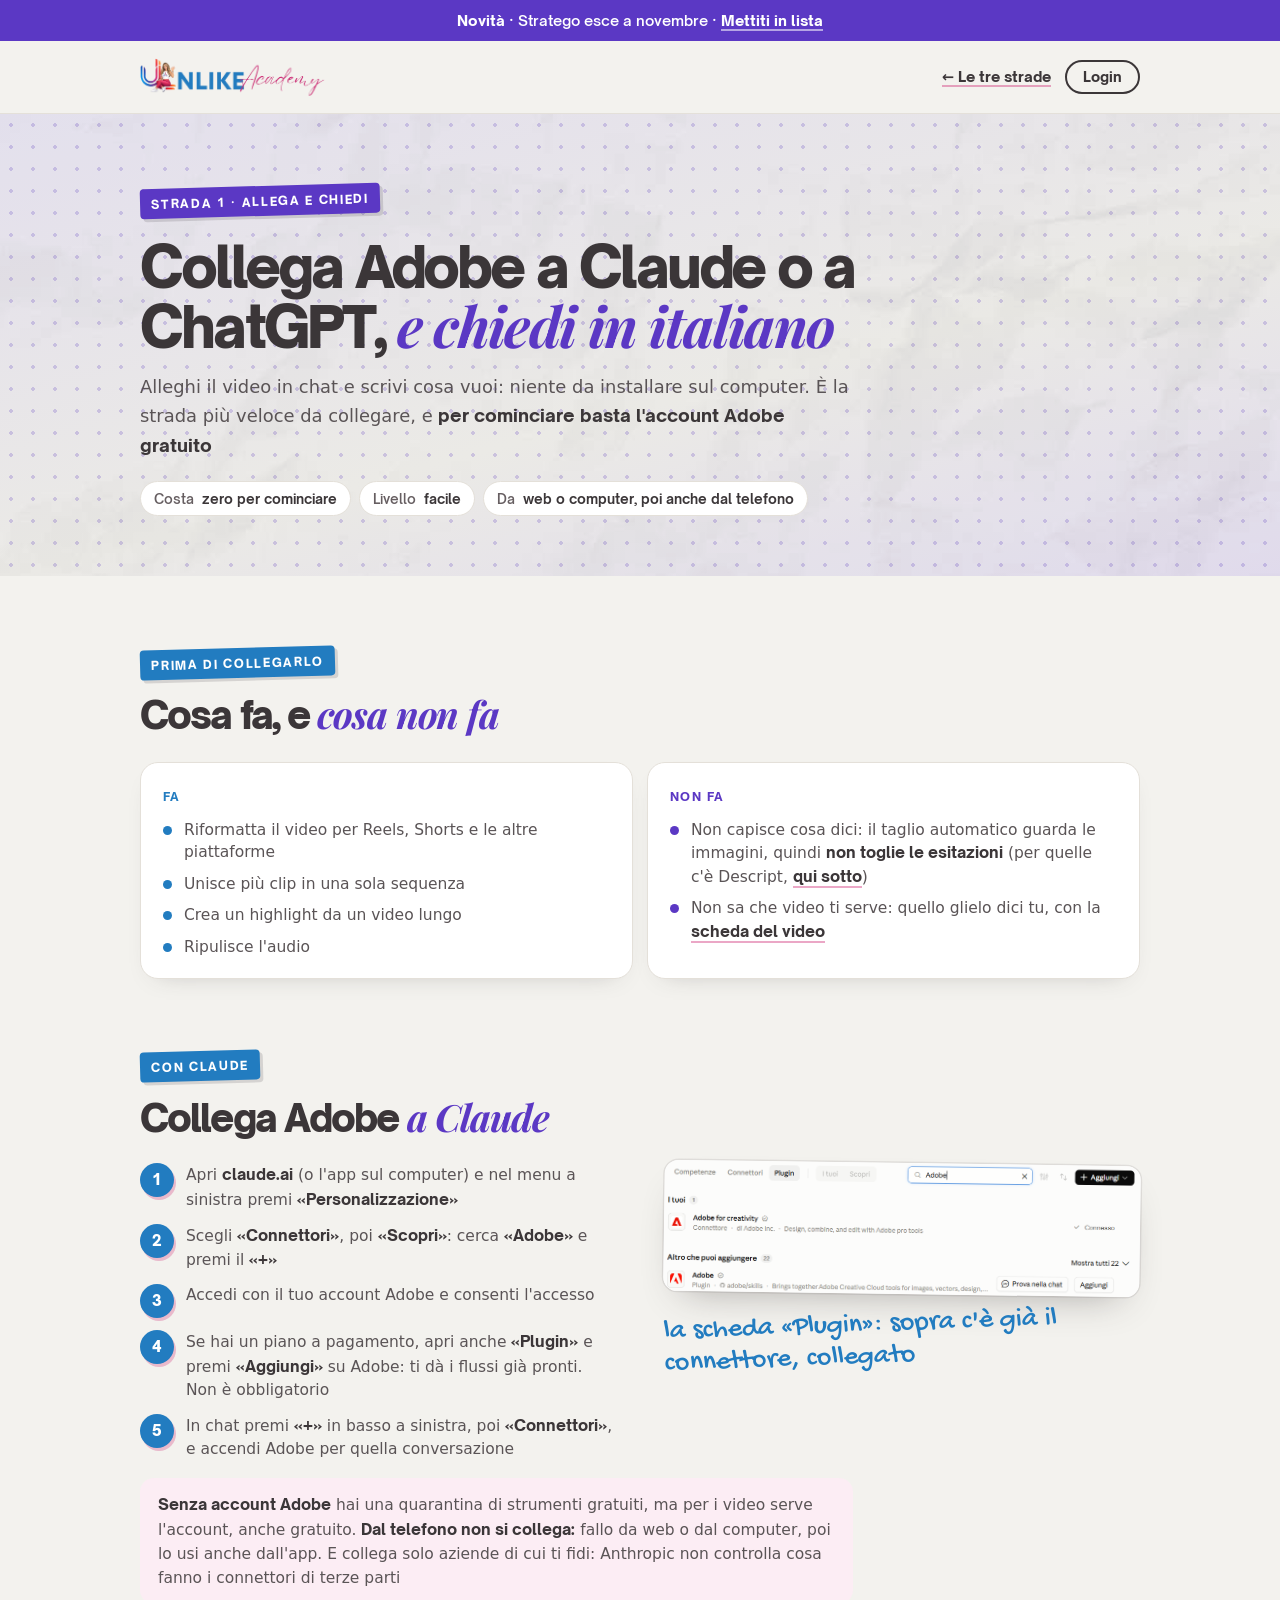
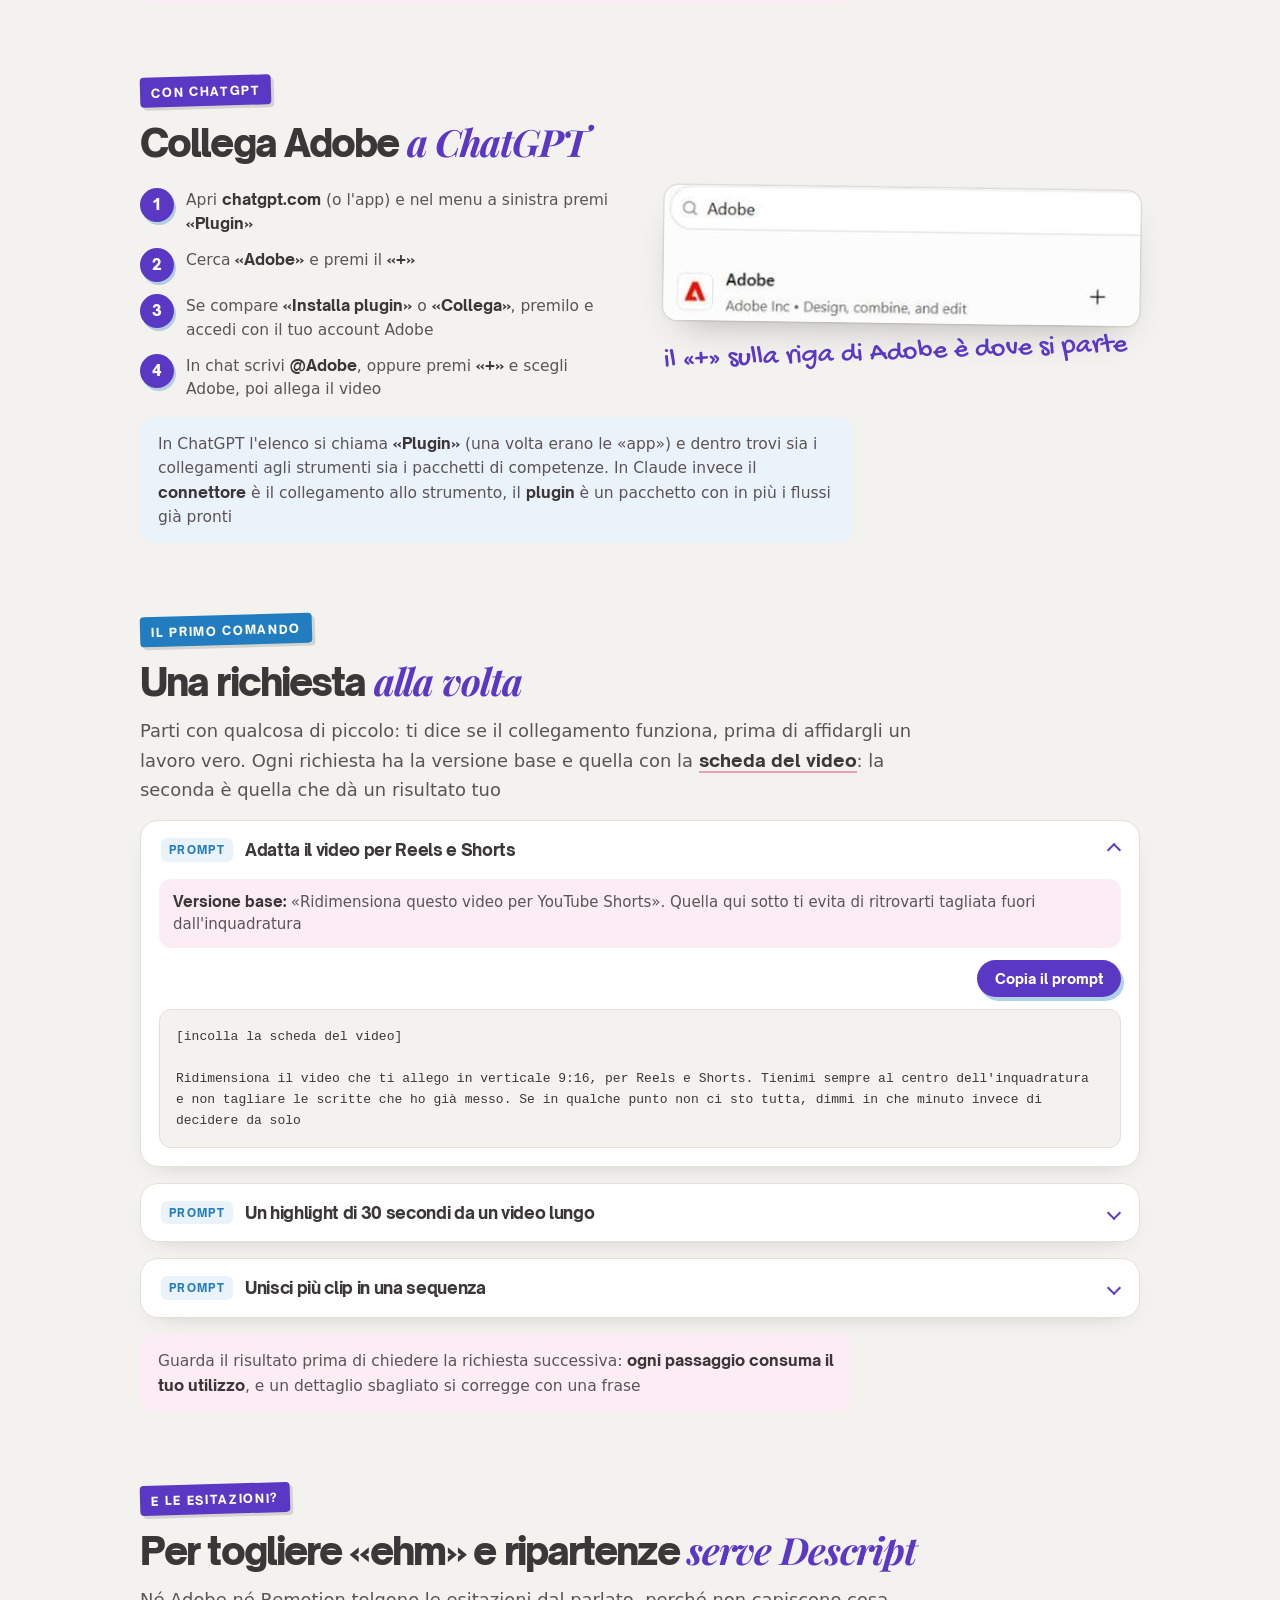
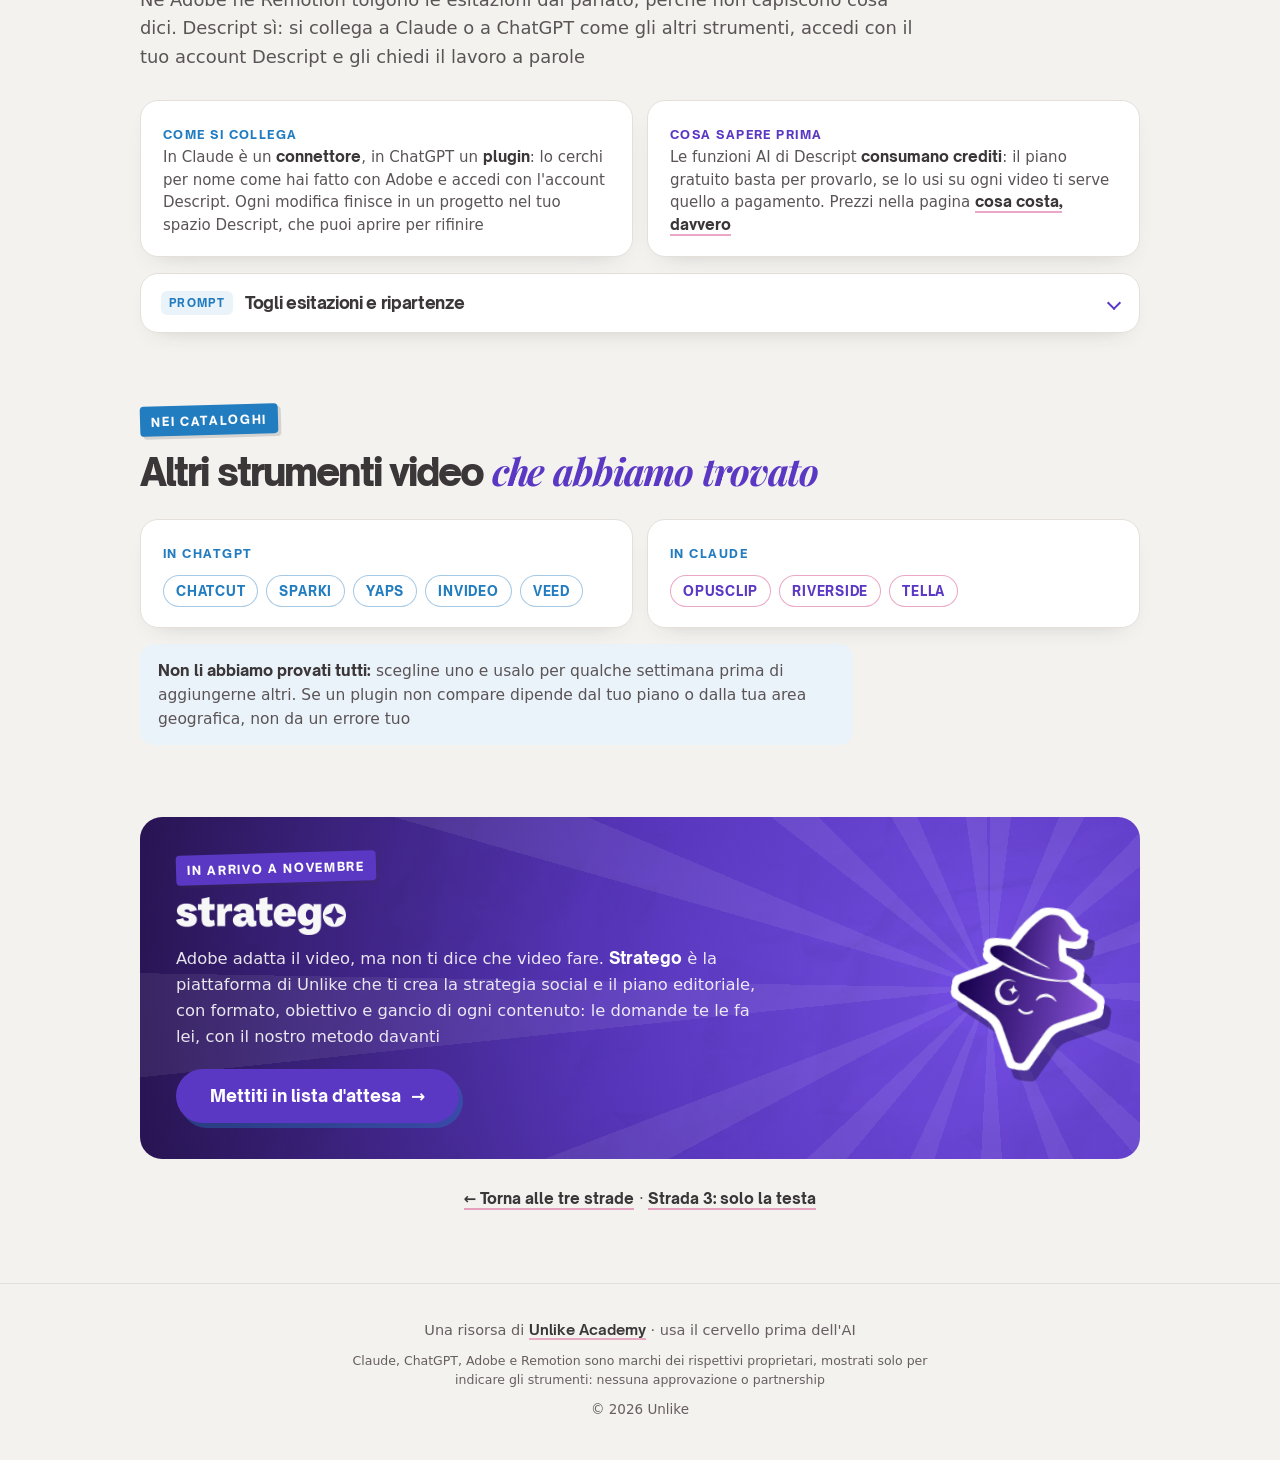
==== adobe.html @ 46934743 "Kit di riconoscimento: colore, sfondo, timbro, icone e loghi" ====
<!doctype html>
<html lang="it">
<head>
<meta charset="utf-8">
<meta name="viewport" content="width=device-width, initial-scale=1">
<title>Strada 1: collega Adobe a Claude o a ChatGPT · Unlike Academy</title>
<meta name="description" content="Come collegare Adobe a Claude o a ChatGPT, allegare un video e chiedere in italiano: i passaggi, le prime richieste da copiare, cosa non fa e come togliere le esitazioni con Descript">
<link rel="canonical" href="https://montaggio.unlikeacademy.it/adobe.html">
<meta property="og:title" content="Collega Adobe a Claude o a ChatGPT, e chiedi in italiano">
<meta property="og:image" content="https://montaggio.unlikeacademy.it/assets/img/og-montaggio.jpg">
<link rel="icon" href="assets/logo/favicon.png">
<link rel="apple-touch-icon" href="assets/logo/apple-touch-icon.png">
<link rel="preload" href="assets/fonts/open-sauce-sans-900.woff2" as="font" type="font/woff2" crossorigin>
<link rel="stylesheet" href="assets/stile.css?v=2">
</head>
<body>

<a class="strip" href="#stratego"><b>Novità</b> · Stratego esce a novembre · <u>Mettiti in lista</u></a>
<header class="wrap stretta hd">
  <a href="index.html"><img src="assets/logo/logo.webp" alt="Unlike Academy" width="768" height="158"></a>
  <div class="dx"><a class="acc" href="index.html#strade"><b>&larr; Le tre strade</b></a><a class="login" href="https://club.unlikeacademy.it/sign_in" target="_blank" rel="noopener">Login</a></div>
</header>

<main>
<section class="hero int">
  <div class="wrap stretta">
    <span class="kicker">Strada 1 · allega e chiedi</span>
    <h1>Collega Adobe a Claude o a ChatGPT, <em>e chiedi in italiano</em></h1>
    <p class="lead">Alleghi il video in chat e scrivi cosa vuoi: niente da installare sul computer. È la strada più veloce da collegare, e <b>per cominciare basta l'account Adobe gratuito</b></p>
    <div class="meta"><span><i>Costa</i> zero per cominciare</span><span><i>Livello</i> facile</span><span><i>Da</i> web o computer, poi anche dal telefono</span></div>
  </div>
</section>

<section class="int-sec">
  <div class="wrap stretta">
    <span class="eyebrow">Prima di collegarlo</span>
    <h2>Cosa fa, e <em>cosa non fa</em></h2>
    <div class="parts">
      <div class="part">
        <span class="no">Fa</span>
        <ul class="check">
          <li>Riformatta il video per Reels, Shorts e le altre piattaforme</li>
          <li>Unisce più clip in una sola sequenza</li>
          <li>Crea un highlight da un video lungo</li>
          <li>Ripulisce l'audio</li>
        </ul>
      </div>
      <div class="part non">
        <span class="no">Non fa</span>
        <ul class="check">
          <li>Non capisce cosa dici: il taglio automatico guarda le immagini, quindi <b>non toglie le esitazioni</b> (per quelle c'è Descript, <a href="#esitazioni">qui sotto</a>)</li>
          <li>Non sa che video ti serve: quello glielo dici tu, con la <a href="index.html#scheda">scheda del video</a></li>
        </ul>
      </div>
    </div>
  </div>
</section>

<section class="int-sec">
  <div class="wrap stretta">
    <span class="eyebrow">Con Claude</span>
    <h2>Collega Adobe <em>a Claude</em></h2>
    <div class="duecol">
      <ol class="passi">
        <li><span>Apri <b>claude.ai</b> (o l'app sul computer) e nel menu a sinistra premi <b>«Personalizzazione»</b></span></li>
        <li><span>Scegli <b>«Connettori»</b>, poi <b>«Scopri»</b>: cerca <b>«Adobe»</b> e premi il <b>«+»</b></span></li>
        <li><span>Accedi con il tuo account Adobe e consenti l'accesso</span></li>
        <li><span>Se hai un piano a pagamento, apri anche <b>«Plugin»</b> e premi <b>«Aggiungi»</b> su Adobe: ti dà i flussi già pronti. Non è obbligatorio</span></li>
        <li><span>In chat premi <b>«+»</b> in basso a sinistra, poi <b>«Connettori»</b>, e accendi Adobe per quella conversazione</span></li>
      </ol>
      <div>
        <a class="schermata" href="assets/img/claude-plugin-adobe.png" target="_blank" rel="noopener"><img src="assets/img/claude-plugin-adobe.png" alt="La scheda Plugin di Claude con Adobe for creativity collegato e il plugin Adobe da aggiungere" width="980" height="269" loading="lazy"></a>
        <span class="mano blu didascalia">la scheda «Plugin»: sopra c'è già il connettore, collegato</span>
      </div>
    </div>
    <div class="note"><b>Senza account Adobe</b> hai una quarantina di strumenti gratuiti, ma per i video serve l'account, anche gratuito. <b>Dal telefono non si collega:</b> fallo da web o dal computer, poi lo usi anche dall'app. E collega solo aziende di cui ti fidi: Anthropic non controlla cosa fanno i connettori di terze parti</div>
  </div>
</section>

<section class="int-sec">
  <div class="wrap stretta">
    <span class="eyebrow rosa">Con ChatGPT</span>
    <h2>Collega Adobe <em>a ChatGPT</em></h2>
    <div class="duecol">
      <ol class="passi rosa">
        <li><span>Apri <b>chatgpt.com</b> (o l'app) e nel menu a sinistra premi <b>«Plugin»</b></span></li>
        <li><span>Cerca <b>«Adobe»</b> e premi il <b>«+»</b></span></li>
        <li><span>Se compare <b>«Installa plugin»</b> o <b>«Collega»</b>, premilo e accedi con il tuo account Adobe</span></li>
        <li><span>In chat scrivi <b>@Adobe</b>, oppure premi <b>«+»</b> e scegli Adobe, poi allega il video</span></li>
      </ol>
      <div>
        <a class="schermata" href="assets/img/chatgpt-plugin-adobe.png" target="_blank" rel="noopener"><img src="assets/img/chatgpt-plugin-adobe.png" alt="La ricerca di Adobe nei plugin di ChatGPT, con il pulsante più" width="688" height="195" loading="lazy"></a>
        <span class="mano didascalia">il «+» sulla riga di Adobe è dove si parte</span>
      </div>
    </div>
    <div class="note azz">In ChatGPT l'elenco si chiama <b>«Plugin»</b> (una volta erano le «app») e dentro trovi sia i collegamenti agli strumenti sia i pacchetti di competenze. In Claude invece il <b>connettore</b> è il collegamento allo strumento, il <b>plugin</b> è un pacchetto con in più i flussi già pronti</div>
  </div>
</section>

<section class="int-sec">
  <div class="wrap stretta">
    <span class="eyebrow">Il primo comando</span>
    <h2>Una richiesta <em>alla volta</em></h2>
    <p class="lead">Parti con qualcosa di piccolo: ti dice se il collegamento funziona, prima di affidargli un lavoro vero. Ogni richiesta ha la versione base e quella con la <a href="index.html#scheda" style="color:var(--ink);font-weight:800;text-decoration:none;border-bottom:2px solid rgba(205,36,113,.4)">scheda del video</a>: la seconda è quella che dà un risultato tuo</p>

    <details class="prompt" open>
      <summary>Adatta il video per Reels e Shorts<span class="chev"></span></summary>
      <p class="uso"><b>Versione base:</b> «Ridimensiona questo video per YouTube Shorts». Quella qui sotto ti evita di ritrovarti tagliata fuori dall'inquadratura</p>
      <div class="pact"><button class="copy" data-target="a1" type="button">Copia il prompt</button></div>
<pre id="a1">[incolla la scheda del video]

Ridimensiona il video che ti allego in verticale 9:16, per Reels e Shorts. Tienimi sempre al centro dell'inquadratura e non tagliare le scritte che ho già messo. Se in qualche punto non ci sto tutta, dimmi in che minuto invece di decidere da solo</pre>
    </details>

    <details class="prompt">
      <summary>Un highlight di 30 secondi da un video lungo<span class="chev"></span></summary>
      <p class="uso"><b>Versione base:</b> «Crea un highlight reel di 30 secondi da questo video». Senza la scheda sceglie i momenti più movimentati, non quelli che servono a te</p>
      <div class="pact"><button class="copy" data-target="a2" type="button">Copia il prompt</button></div>
<pre id="a2">[incolla la scheda del video]

Dal video che ti allego crea un highlight di 30 secondi. Scegli solo i momenti che servono al punto 2 della scheda e apri con il più forte. Prima di montare, elencami quali momenti hai scelto, con i minuti, e perché</pre>
    </details>

    <details class="prompt">
      <summary>Unisci più clip in una sequenza<span class="chev"></span></summary>
      <p class="uso"><b>Versione base:</b> «Unisci queste clip in un'unica sequenza». Dagli tu l'ordine: è una scelta di racconto, non di montaggio</p>
      <div class="pact"><button class="copy" data-target="a3" type="button">Copia il prompt</button></div>
<pre id="a3">Unisci le clip che ti allego in un'unica sequenza, in quest'ordine:
1. [nome della clip]
2. [nome della clip]
3. [nome della clip]

Niente transizioni a effetto tra una clip e l'altra, e lascia l'audio di ogni clip com'è</pre>
    </details>

    <div class="note">Guarda il risultato prima di chiedere la richiesta successiva: <b>ogni passaggio consuma il tuo utilizzo</b>, e un dettaglio sbagliato si corregge con una frase</div>
  </div>
</section>

<section class="int-sec" id="esitazioni">
  <div class="wrap stretta">
    <span class="eyebrow rosa">E le esitazioni?</span>
    <h2>Per togliere «ehm» e ripartenze <em>serve Descript</em></h2>
    <p class="lead">Né Adobe né Remotion tolgono le esitazioni dal parlato, perché non capiscono cosa dici. Descript sì: si collega a Claude o a ChatGPT come gli altri strumenti, accedi con il tuo account Descript e gli chiedi il lavoro a parole</p>
    <div class="parts">
      <div class="part">
        <span class="no">Come si collega</span>
        <p>In Claude è un <b>connettore</b>, in ChatGPT un <b>plugin</b>: lo cerchi per nome come hai fatto con Adobe e accedi con l'account Descript. Ogni modifica finisce in un progetto nel tuo spazio Descript, che puoi aprire per rifinire</p>
      </div>
      <div class="part non">
        <span class="no">Cosa sapere prima</span>
        <p>Le funzioni AI di Descript <b>consumano crediti</b>: il piano gratuito basta per provarlo, se lo usi su ogni video ti serve quello a pagamento. Prezzi nella pagina <a href="costi.html">cosa costa, davvero</a></p>
      </div>
    </div>
    <details class="prompt">
      <summary>Togli esitazioni e ripartenze<span class="chev"></span></summary>
      <div class="pact"><button class="copy" data-target="a4" type="button">Copia il prompt</button></div>
<pre id="a4">Nel video che ti indico togli le parole di riempimento (ehm, cioè, allora ripetuti) e le ripartenze, quando ricomincio la stessa frase. Lascia tutto il resto com'è

Regola: taglia solo frasi intere o parole di riempimento, mai una frase a metà. Alla fine dimmi quanti tagli hai fatto e quanto dura il video adesso</pre>
    </details>
  </div>
</section>

<section class="int-sec">
  <div class="wrap stretta">
    <span class="eyebrow">Nei cataloghi</span>
    <h2>Altri strumenti video <em>che abbiamo trovato</em></h2>
    <div class="parts">
      <div class="part"><span class="no">In ChatGPT</span><div class="chips"><span>ChatCut</span><span>Sparki</span><span>Yaps</span><span>InVideo</span><span>Veed</span></div></div>
      <div class="part"><span class="no">In Claude</span><div class="chips rosa"><span>OpusClip</span><span>Riverside</span><span>Tella</span></div></div>
    </div>
    <div class="note azz"><b>Non li abbiamo provati tutti:</b> scegline uno e usalo per qualche settimana prima di aggiungerne altri. Se un plugin non compare dipende dal tuo piano o dalla tua area geografica, non da un errore tuo</div>
  </div>
</section>

<section id="stratego" class="int-sec"><div class="wrap stretta">
  <div class="stbanner">
    <div>
      <span class="eyebrow">In arrivo a novembre</span>
      <img class="wm" src="assets/stratego/stratego-wordmark-bianco.png" alt="Stratego" width="800" height="179">
      <p>Adobe adatta il video, ma non ti dice che video fare. <b>Stratego</b> è la piattaforma di Unlike che ti crea la strategia social e il piano editoriale, con formato, obiettivo e gancio di ogni contenuto: le domande te le fa lei, con il nostro metodo davanti</p>
      <a class="btn" href="https://stratego.social/?utm_source=montaggio&amp;utm_medium=banner-adobe&amp;utm_campaign=montaggio" target="_blank" rel="noopener">Mettiti in lista d'attesa <span>&rarr;</span></a>
    </div>
    <img class="mago" src="assets/stratego/mascotte.png" alt="" width="390" height="420" loading="lazy">
  </div>
  <p class="backlib"><a href="index.html#strade">&larr; Torna alle tre strade</a> · <a href="solo-la-testa.html">Strada 3: solo la testa</a></p>
</div></section>
</main>

<footer><div class="wrap">
  <p>Una risorsa di <a href="https://entra.unlikeacademy.it/?utm_source=montaggio&amp;utm_medium=footer&amp;utm_campaign=montaggio">Unlike Academy</a> · usa il cervello prima dell'AI</p>
  <p class="marchi">Claude, ChatGPT, Adobe e Remotion sono marchi dei rispettivi proprietari, mostrati solo per indicare gli strumenti: nessuna approvazione o partnership</p><p>© 2026 Unlike</p>
</div></footer>

<script src="assets/pagina.js?v=1"></script>
</body>
</html>
---- assets/stile.css ----
/* montaggio.unlikeacademy.it · sistema visivo Unlike (ottobre 2026), stessa base di aigratis */
@font-face{font-family:'Open Sauce Sans';src:url(fonts/open-sauce-sans-400.woff2) format('woff2');font-weight:400;font-display:swap}
@font-face{font-family:'Open Sauce Sans';src:url(fonts/open-sauce-sans-600.woff2) format('woff2');font-weight:600;font-display:swap}
@font-face{font-family:'Open Sauce Sans';src:url(fonts/open-sauce-sans-700.woff2) format('woff2');font-weight:700;font-display:swap}
@font-face{font-family:'Open Sauce Sans';src:url(fonts/open-sauce-sans-800.woff2) format('woff2');font-weight:800;font-display:swap}
@font-face{font-family:'Open Sauce Sans';src:url(fonts/open-sauce-sans-900.woff2) format('woff2');font-weight:900;font-display:swap}
@font-face{font-family:'Playfair Display';src:url(fonts/playfair-display-italic-base.woff2) format('woff2');font-weight:400 900;font-style:italic;font-display:swap}
@font-face{font-family:'Gochi Hand';src:url(fonts/gochi-hand-400.woff2) format('woff2');font-weight:400;font-display:swap}

:root{
  --fucsia:#CD2471;--blu:#227CC0;--viola:#5B38C4;--viola-scuro:#2A1557;
  --ink:#3B3638;--body:#5A5456;--gray:#665E61;--line:#E4E0D9;--carta:#F3F2EE;--rosa-bg:#FCEDF4;--azzurro:#EBF3FA;
  --serif:'Playfair Display',Georgia,serif;--mano:'Gochi Hand',cursive;
  --mono:ui-monospace,SFMono-Regular,Menlo,Consolas,monospace;
  --ombra:0 18px 38px -20px rgba(59,54,56,.42);
  --ombra-card:0 10px 24px -18px rgba(59,54,56,.35)
}
*{margin:0;padding:0;box-sizing:border-box}
html{-webkit-text-size-adjust:100%;scroll-behavior:smooth}
body{font-family:'Open Sauce Sans',system-ui,sans-serif;color:var(--body);background:var(--carta);line-height:1.6;-webkit-font-smoothing:antialiased;overflow-x:hidden}
img{max-width:100%;height:auto;display:block}
a{color:inherit}
b,strong{color:var(--ink);font-weight:800}
.wrap{width:min(1120px,92vw);margin-inline:auto}
.wrap.stretta{width:min(1000px,92vw)}
h1,h2,h3{color:var(--ink);letter-spacing:-.045em;line-height:1.04}
h1,h2{isolation:isolate}
h1 em,h2 em{font-family:var(--serif);font-style:italic;font-weight:700;letter-spacing:-.03em;color:var(--fucsia)}
mark{position:relative;background:none;color:#fff;padding:0 .1em;white-space:nowrap}
mark::before{content:'';position:absolute;inset:.06em 0 -.02em;background:var(--fucsia);border-radius:.05em;z-index:-1}
mark.blu::before{background:var(--blu)}
.k{color:var(--fucsia);font-weight:800}
.s{color:var(--ink);font-weight:800;background:linear-gradient(transparent 82%,rgba(34,124,192,.45) 82%,rgba(34,124,192,.45) 94%,transparent 94%)}
.nw{white-space:nowrap}
code{font-family:var(--mono);font-size:.9em;background:#fff;border:1.5px solid var(--line);border-radius:6px;padding:1px 6px;color:var(--ink);word-break:break-word}

/* etichette e bottoni */
.eyebrow,.kicker{display:inline-block;font-weight:800;font-size:12px;line-height:1.25;letter-spacing:.14em;text-transform:uppercase;color:#fff;background:var(--blu);padding:8px 11px 7px;border-radius:4px;rotate:-1.6deg;box-shadow:3px 3px 0 rgba(59,54,56,.16)}
.eyebrow.rosa,.kicker{background:var(--fucsia)}
.btn{display:inline-flex;align-items:center;justify-content:center;gap:10px;font-family:inherit;font-weight:800;font-size:17px;line-height:1.1;text-decoration:none;border:0;border-radius:100px;padding:18px 34px;cursor:pointer;transition:transform .2s,box-shadow .2s;text-align:center;background:var(--fucsia);color:#fff;box-shadow:4px 5px 0 rgba(34,124,192,.38)}
.btn:hover{transform:translate(-1px,-2px);box-shadow:5px 7px 0 rgba(34,124,192,.38)}
.btn:focus-visible,a:focus-visible,summary:focus-visible,button:focus-visible,input:focus-visible{outline:3px solid var(--blu);outline-offset:3px}
.btn-linea{background:transparent;color:var(--ink);box-shadow:inset 0 0 0 2px var(--ink)}
.btn-linea:hover{box-shadow:inset 0 0 0 2px var(--ink)}
.btn .ar{font-size:20px;line-height:1;transition:transform .2s}
.btn:hover .ar{transform:translateX(3px)}
.btns{display:flex;flex-wrap:wrap;gap:12px;margin-top:28px}

/* striscia Stratego e testata */
.strip{display:block;background:var(--viola);color:#fff;text-decoration:none;font-size:14.5px;font-weight:600;text-align:center;padding:9px 16px}
.strip b{color:#fff;font-weight:800}
.strip u{text-decoration:none;border-bottom:2px solid rgba(255,255,255,.55);font-weight:800;white-space:nowrap}
.strip:hover u{border-bottom-color:#fff}
.hd{display:flex;align-items:center;justify-content:space-between;gap:16px;height:72px}
.hd img{height:38px;width:auto}
.hd .acc{font-size:14.5px;color:var(--gray);text-decoration:none;white-space:nowrap}
.hd .acc b{color:var(--ink);font-weight:800;border-bottom:2px solid rgba(205,36,113,.4);margin-left:2px}
.hd .acc:hover b{border-bottom-color:var(--fucsia)}

/* apertura */
.hero{background:url(texture/grana-leggera.jpg) center/cover,linear-gradient(rgba(34,124,192,.11) 1px,transparent 1px) 0 0/44px 44px,linear-gradient(90deg,rgba(34,124,192,.11) 1px,transparent 1px) 0 0/44px 44px,linear-gradient(165deg,#EBF3FA 0%,#F4F8FC 55%,#FCEDF4 100%);background-blend-mode:multiply,normal,normal,normal;border-top:1px solid var(--line)}
.hero .wrap.due{display:grid;grid-template-columns:1.02fr .98fr;gap:clamp(32px,5vw,64px);align-items:center;padding-block:clamp(40px,6vw,76px)}
.hero h1{font-weight:900;font-size:clamp(2.2rem,5.1vw,3.8rem);line-height:1.04;letter-spacing:-.05em;margin-top:22px}
.hero .sub{font-size:clamp(1.02rem,1.5vw,1.14rem);margin-top:18px;max-width:31em}
.hero.int{padding:clamp(40px,6vw,72px) 0 clamp(40px,5vw,60px)}
.hero.int h1{font-size:clamp(2.1rem,5vw,3.5rem);max-width:16em}
.lead{font-size:clamp(1.02rem,1.5vw,1.12rem);margin-top:16px;max-width:40em}
.lead+.lead{margin-top:12px}
.meta{display:flex;flex-wrap:wrap;gap:8px;margin-top:20px}
.meta span{font-size:13.5px;font-weight:700;color:var(--ink);background:#fff;border:1.5px solid var(--line);border-radius:100px;padding:6px 13px}
.meta span i{font-style:normal;color:var(--gray);font-weight:600;margin-right:4px}

.visual{position:relative;padding:96px 16px 34px 0}
.frame{border-radius:14px;overflow:hidden;background:#fff;box-shadow:var(--ombra),0 0 0 1.5px rgba(59,54,56,.1);rotate:1.2deg}
.bar{display:flex;gap:6px;align-items:center;padding:10px 14px;background:#E9E7E1;border-bottom:1px solid rgba(59,54,56,.08)}
.bar i{width:9px;height:9px;border-radius:50%;background:rgba(59,54,56,.22);display:block}
.bar span{margin-left:8px;font-size:11.5px;font-weight:700;color:var(--gray);letter-spacing:.02em}
.chat{padding:18px 18px 56px;display:grid;gap:10px}
.chat .lbl{justify-self:start;font-size:11px;font-weight:800;letter-spacing:.12em;text-transform:uppercase;color:var(--gray)}
.chat .lbl.si{color:var(--blu);margin-top:6px}
.msg{max-width:88%;font-size:14.5px;line-height:1.45;padding:10px 14px;border-radius:14px}
.msg.tu{justify-self:end;background:#F0EEE9;color:var(--ink);border-bottom-right-radius:4px}
.msg.ai{justify-self:start;background:#fff;border:1.5px solid var(--line);color:var(--body);border-bottom-left-radius:4px}
.msg.no{color:#9A9395;text-decoration:line-through;text-decoration-color:var(--fucsia);text-decoration-thickness:2px}
.msg.ok{border-color:rgba(34,124,192,.35)}
.polaroid{position:absolute;right:-6px;top:-6px;width:112px;background:#fff;padding:7px 7px 28px;border-radius:5px;rotate:6deg;box-shadow:var(--ombra);z-index:2}
.polaroid img{aspect-ratio:1/1;object-fit:cover;object-position:50% 12%;border-radius:3px}
.polaroid span{position:absolute;left:0;right:0;bottom:4px;text-align:center;font-family:var(--mano);font-size:1.1rem;color:var(--ink);line-height:1}
.polaroid::before{content:'';position:absolute;top:-17px;left:50%;width:34px;height:34px;margin-left:-17px;background:url(deco/puntina.png) center/contain no-repeat}
.sticker{position:absolute;left:-12px;bottom:0;z-index:2;background:var(--fucsia);color:#fff;border-radius:12px;padding:12px 18px 11px;rotate:-4deg;box-shadow:4px 5px 0 rgba(34,124,192,.38);line-height:1.15}
.sticker b{display:block;color:#fff;font-weight:900;font-size:1.4rem;letter-spacing:-.04em}
.sticker small{display:block;font-weight:600;font-size:.8rem;opacity:.95;margin-top:2px}

/* sezioni */
.sec{padding:clamp(52px,7vw,88px) 0}
.sec.zero-top{padding-top:0}
.sh{font-weight:900;font-size:clamp(1.75rem,3.8vw,2.7rem);letter-spacing:-.05em;line-height:1.04;margin-top:16px}
.sh:first-child{margin-top:0}
.sec h2.sm{font-size:clamp(1.55rem,3.2vw,2.2rem)}
.split{display:grid;grid-template-columns:.85fr 1.15fr;gap:clamp(28px,5vw,64px);align-items:start}
.split .sticky{position:sticky;top:24px}
.mano{font-family:var(--mano);font-weight:400;color:var(--fucsia);font-size:clamp(1.35rem,2.6vw,1.75rem);line-height:1.15;letter-spacing:0;rotate:-2deg;display:inline-block}
.mano.blu{color:var(--blu)}

/* la cosa scomoda */
.punto{background:#fff;border:1.5px solid var(--line);border-radius:18px;padding:clamp(22px,3vw,30px);box-shadow:var(--ombra-card)}
.punto p{font-size:1.05rem}
.punto p+p{margin-top:12px}
.punto .firma{display:flex;gap:14px;align-items:center;margin-top:20px;padding-top:18px;border-top:1.5px dashed var(--line)}
.punto .firma img{width:54px;height:54px;border-radius:50%;object-fit:cover;object-position:50% 12%;flex:none}
.punto .firma span{font-size:14.5px;line-height:1.4}
.punto .firma span b{display:block}
.sotto{margin-top:22px;text-align:center}

/* le tre strade */
.fascia{background:url(texture/grana-leggera.jpg) center/cover,linear-gradient(172deg,#FCEDF4 0%,#F5EEF6 50%,#EBF3FA 100%);background-blend-mode:multiply,normal;border-block:1px solid var(--line)}
.strade{list-style:none;display:grid;grid-template-columns:repeat(3,1fr);gap:16px;margin-top:32px}
.strada{background:#fff;border:1.5px solid var(--line);border-radius:18px;padding:22px 22px 20px;box-shadow:var(--ombra-card);display:flex;flex-direction:column}
.strada .top{display:flex;align-items:center;gap:12px}
.strada .n{flex:none;width:42px;height:42px;border-radius:50%;background:var(--blu);color:#fff;font-weight:900;font-size:1.2rem;display:flex;align-items:center;justify-content:center;box-shadow:3px 4px 0 rgba(205,36,113,.28)}
.strada:nth-child(2) .n{background:var(--fucsia);box-shadow:3px 4px 0 rgba(34,124,192,.3)}
.strada:nth-child(3) .n{background:var(--ink)}
.strada .chi{font-size:12px;font-weight:800;letter-spacing:.12em;text-transform:uppercase;color:var(--gray);line-height:1.3}
.strada .tag{align-self:flex-start;margin-top:14px;font-size:12px;font-weight:800;letter-spacing:.06em;color:#fff;background:var(--fucsia);border-radius:100px;padding:5px 11px 4px;line-height:1.3}
.strada .tag.blu{background:var(--blu)}
.strada .tag.scuro{background:var(--ink)}
.strada h3{font-weight:900;font-size:1.32rem;letter-spacing:-.04em;margin-top:12px;line-height:1.12}
.strada>p{font-size:15.5px;margin-top:8px;line-height:1.5}
.strada dl{margin-top:14px;padding-top:12px;border-top:1.5px dashed var(--line);display:grid;gap:8px}
.strada dt{font-size:11.5px;font-weight:800;letter-spacing:.12em;text-transform:uppercase;color:var(--blu)}
.strada dt.no{color:var(--fucsia)}
.strada dd{font-size:14.5px;line-height:1.45;margin-top:-4px}
.strada a.go{margin-top:auto;padding-top:16px;font-size:15px;font-weight:800;color:var(--fucsia);text-decoration:none}
.strada a.go:hover{text-decoration:underline;text-underline-offset:3px}
.regola{margin-top:22px;background:#fff;border:2px dashed rgba(59,54,56,.22);border-radius:18px;padding:clamp(20px,3vw,28px);display:grid;grid-template-columns:auto 1fr;gap:clamp(18px,3vw,36px);align-items:start}
.regola h3{font-weight:900;font-size:1.25rem;letter-spacing:-.04em;max-width:9em}
.regola ul{list-style:none;display:grid;gap:10px}
.regola li{font-size:15.5px;line-height:1.45;padding-left:22px;position:relative}
.regola li::before{content:'';position:absolute;left:0;top:7px;width:10px;height:10px;border-radius:3px;background:var(--fucsia);rotate:45deg}
.regola li b{color:var(--ink)}
.regola .piede{grid-column:1/-1;font-size:15px;padding-top:12px;border-top:1.5px dashed var(--line)}
.regola .piede a{color:var(--ink);font-weight:800;text-decoration:none;border-bottom:2px solid rgba(205,36,113,.4)}

/* la scheda del video */
.scheda{display:grid;grid-template-columns:1fr 1fr;gap:clamp(24px,4vw,48px);align-items:start;margin-top:32px}
.righe{list-style:none;display:grid;gap:12px}
.righe li{background:#fff;border:1.5px solid var(--line);border-radius:16px;padding:16px 18px;box-shadow:var(--ombra-card);display:grid;grid-template-columns:40px 1fr;gap:14px;align-items:start}
.righe .n{width:40px;height:40px;border-radius:12px;background:var(--azzurro);color:var(--blu);font-weight:900;font-size:1.1rem;display:flex;align-items:center;justify-content:center}
.righe h3{font-weight:800;font-size:1.08rem;letter-spacing:-.03em;line-height:1.2}
.righe p{font-size:14.5px;line-height:1.45;margin-top:4px}
.prima-dopo{background:#fff;border:1.5px solid var(--line);border-radius:18px;padding:20px 22px;box-shadow:var(--ombra-card)}
.prima-dopo .lbl{font-size:11px;font-weight:800;letter-spacing:.12em;text-transform:uppercase;color:var(--gray)}
.prima-dopo .lbl.si{color:var(--blu);display:block;margin-top:16px}
.prima-dopo .bad{color:#9A9395;text-decoration:line-through;text-decoration-color:var(--fucsia);text-decoration-thickness:2px;margin-top:6px;font-size:16.5px}
.prima-dopo .good{font-weight:600;font-size:16px;color:var(--ink);margin-top:6px;line-height:1.5}
.prima-dopo .good u{text-decoration:none;background:var(--azzurro);border-radius:4px;padding:0 1px}

/* prompt da copiare */
details.prompt{background:#fff;border:1.5px solid var(--line);border-radius:18px;margin-top:16px;overflow:hidden;box-shadow:var(--ombra-card)}
details.prompt>summary{list-style:none;cursor:pointer;display:flex;align-items:center;gap:12px;padding:17px 20px;font-weight:800;font-size:1.04rem;letter-spacing:-.02em;color:var(--ink);line-height:1.3}
details.prompt>summary::before{content:'Prompt';flex:none;font-size:11px;font-weight:800;letter-spacing:.12em;text-transform:uppercase;color:var(--blu);background:var(--azzurro);border-radius:6px;padding:5px 8px 4px}
details.prompt.schema>summary::before{content:'Scheda';color:var(--fucsia);background:var(--rosa-bg)}
details.prompt>summary::-webkit-details-marker{display:none}
details.prompt .chev{margin-left:auto;flex:none;width:10px;height:10px;border-right:2px solid var(--fucsia);border-bottom:2px solid var(--fucsia);transform:rotate(45deg);transition:transform .2s}
details.prompt[open] .chev{transform:rotate(225deg)}
details.prompt .uso{margin:0 18px;font-size:15px;background:var(--rosa-bg);border-radius:12px;padding:12px 14px;line-height:1.5}
.pact{display:flex;justify-content:flex-end;padding:12px 18px 0}
.copy{font-family:inherit;font-weight:800;font-size:14px;color:#fff;background:var(--fucsia);border:0;border-radius:100px;padding:10px 18px;cursor:pointer;box-shadow:3px 4px 0 rgba(34,124,192,.35)}
.copy.done{background:var(--blu);box-shadow:none}
pre{margin:12px 18px 18px;padding:16px;background:var(--carta);border:1.5px solid var(--line);border-radius:12px;font-family:var(--mono);font-size:13px;line-height:1.62;white-space:pre-wrap;word-break:break-word;color:var(--ink);max-height:440px;overflow-y:auto}

/* trappole (sezione scura) */
.scura{background:url(texture/grana-leggera.jpg) center/cover,#544B4D;background-blend-mode:multiply,normal;color:rgba(255,255,255,.82)}
.scura .sh{color:#fff}
.scura .sh em{color:#F7A8CB}
.scura .lead{color:rgba(255,255,255,.78)}
.trappole{list-style:none;display:grid;grid-template-columns:repeat(2,1fr);gap:16px;margin-top:32px}
.trappole li{background:rgba(255,255,255,.07);border:1.5px solid rgba(255,255,255,.16);border-radius:18px;padding:22px}
.trappole li b{display:block;font-family:var(--serif);font-style:italic;font-weight:700;font-size:2.2rem;line-height:1;color:#F7A8CB}
.trappole li h3{color:#fff;font-weight:800;font-size:1.18rem;margin-top:12px;letter-spacing:-.03em}
.trappole li p{font-size:15px;margin-top:6px;line-height:1.5}
.radice{margin-top:30px;background:var(--fucsia);color:#fff;border-radius:18px;padding:clamp(20px,3vw,28px);box-shadow:5px 6px 0 rgba(34,124,192,.45)}
.radice h3{color:#fff;font-weight:900;font-size:1.3rem;letter-spacing:-.04em}
.radice p{margin-top:8px;font-size:1.02rem;color:#fff;max-width:46em}
.radice p b{color:#fff}

/* fiducia (sezione blu) */
.blu-sec{background:url(texture/grana-leggera.jpg) center/cover,#227CC0;background-blend-mode:multiply,normal;color:rgba(255,255,255,.9)}
.blu-sec .sh,.blu-sec h3{color:#fff}
.blu-sec .sh em{color:#fff}
.blu-sec .lead{color:rgba(255,255,255,.9);max-width:44em}
.blu-sec .lead b{color:#fff}
.eyebrow.chiaro{background:#fff;color:var(--blu)}
.fiducia{display:grid;grid-template-columns:1.1fr .9fr;gap:clamp(24px,4vw,48px);margin-top:32px;align-items:start}
.fiducia>*{min-width:0}
.fiducia h3{font-weight:900;font-size:1.25rem;letter-spacing:-.04em}
.segnali{list-style:none;display:grid;gap:10px;margin-top:14px}
.segnali li{background:#fff;border-radius:14px;padding:14px 16px;display:grid;grid-template-columns:118px 1fr;gap:12px;align-items:start;font-size:15px;line-height:1.45;box-shadow:4px 5px 0 rgba(20,40,80,.25)}
.segnali li b{color:var(--fucsia);font-weight:900;letter-spacing:-.02em}
.segnali li span{color:var(--ink)}
.blu-sec .dati{margin-top:14px}
.blu-sec .dato{border:0;box-shadow:4px 5px 0 rgba(20,40,80,.25)}
.blu-sec .dato p{color:var(--ink)}
.blu-sec .dato small{color:var(--gray)}
.blu-sec .dato:nth-child(2) b{color:var(--fucsia)}
.radice.chiara{background:#fff;color:var(--ink);box-shadow:5px 6px 0 rgba(205,36,113,.55)}
.radice.chiara h3{color:var(--ink)}
.radice.chiara p{color:var(--body)}
.radice.chiara p b{color:var(--ink)}
.radice.chiara a{color:var(--fucsia);font-weight:800;text-decoration:none;border-bottom:2px solid rgba(205,36,113,.4)}

/* iceberg e dati */
.iceberg{list-style:none;display:grid;gap:8px;justify-items:center;margin-top:28px}
.iceberg li{width:100%;border-radius:14px;padding:14px 18px;display:grid;grid-template-columns:110px 1fr;gap:12px;align-items:center;box-shadow:var(--ombra-card)}
.iceberg li b{font-size:12px;font-weight:800;letter-spacing:.12em;text-transform:uppercase}
.iceberg li span{font-size:15px;line-height:1.45}
.iceberg .punta{width:70%;background:#fff;border:1.5px solid var(--line)}
.iceberg .punta b{color:var(--ink)}
.iceberg .acqua{width:100%;box-shadow:none;padding:4px 0;display:flex;align-items:center;gap:12px;border-radius:0}
.iceberg .acqua::before,.iceberg .acqua::after{content:'';flex:1;border-top:2px dashed rgba(34,124,192,.55)}
.iceberg .acqua span{font-family:var(--mano);font-size:1.15rem;color:var(--blu);white-space:nowrap}
.iceberg .sotto1{width:78%;background:#DCEBF7}
.iceberg .sotto2{width:89%;background:#C6DEF2}
.iceberg .sotto3{width:100%;background:var(--blu);color:#fff}
.iceberg .sotto1 b,.iceberg .sotto2 b{color:var(--blu)}
.iceberg .sotto1 span,.iceberg .sotto2 span{color:var(--ink)}
.iceberg .sotto3 b,.iceberg .sotto3 span{color:#fff}
.dati{display:grid;gap:12px;margin-top:28px}
.dato{background:#fff;border:1.5px solid var(--line);border-radius:16px;padding:16px 18px;box-shadow:var(--ombra-card);display:grid;grid-template-columns:auto 1fr;gap:16px;align-items:center}
.dato b{font-weight:900;font-size:clamp(1.9rem,3.6vw,2.5rem);letter-spacing:-.05em;color:var(--fucsia);line-height:1;white-space:nowrap}
.dato:nth-child(2) b{color:var(--blu)}
.dato p{font-size:15px;line-height:1.45}
.dato small{display:block;font-size:12.5px;color:var(--gray);margin-top:4px;line-height:1.4}
.messaggio{margin-top:16px;font-size:1.05rem;color:var(--ink);font-weight:700;line-height:1.45}
.prove{display:grid;grid-template-columns:repeat(3,1fr);gap:18px;margin-top:30px;align-items:start}
.prove figure{background:#fff;padding:8px 8px 10px;border-radius:6px;box-shadow:var(--ombra)}
.prove figure:nth-child(1){rotate:-2deg}
.prove figure:nth-child(2){rotate:1.5deg;margin-top:12px}
.prove figure:nth-child(3){rotate:-1deg}
.prove img{border-radius:3px;aspect-ratio:4/5;object-fit:cover}
.prove figcaption{font-size:13px;color:var(--gray);text-align:center;margin-top:8px;line-height:1.35}

/* Stratego */
.stratego{position:relative;overflow:hidden;color:rgba(255,255,255,.88);background:url(texture/grana-leggera.jpg) center/cover,radial-gradient(circle at 72% 46%,#7A52F0 0%,#5B38C4 42%,#2A1557 100%);background-blend-mode:multiply,normal}
.stratego::before{content:'';position:absolute;inset:0;background:repeating-conic-gradient(from 0deg at 72% 46%,rgba(255,255,255,.07) 0 7deg,transparent 7deg 22deg);pointer-events:none}
.stratego .wrap{position:relative;display:grid;grid-template-columns:1fr 1fr;gap:clamp(28px,5vw,64px);align-items:center}
.stratego .wm{width:220px;margin-top:18px}
.stratego .sh{color:#fff}
.stratego .sh em{color:#fff}
.stratego .lead{color:rgba(255,255,255,.86)}
.stratego .lead b{color:#fff}
.stratego ul{list-style:none;margin-top:18px;display:grid;gap:9px}
.stratego li{display:flex;gap:10px;font-size:15.5px;line-height:1.45}
.stratego li::before{content:'';flex:none;width:9px;height:9px;border-radius:50%;background:#F7A8CB;margin-top:7px}
.stratego .micro{font-size:14px;color:rgba(255,255,255,.7);margin-top:12px}
.sv{position:relative;padding:20px 30px 60px 0}
.sv .win{background:#fff;border-radius:16px;padding:34px 10px 10px;rotate:-4deg;box-shadow:0 0 0 7px #fff,12px 16px 0 rgba(20,8,50,.4);position:relative}
.sv .win::before{content:'';position:absolute;left:18px;top:13px;width:10px;height:10px;border-radius:50%;background:#DCD7CF;box-shadow:16px 0 0 #DCD7CF,32px 0 0 #DCD7CF}
.sv .win img{border-radius:8px}
.sv .mago{position:absolute;right:-6px;bottom:0;width:min(190px,40%);rotate:8deg;filter:drop-shadow(0 6px 0 #fff) drop-shadow(0 -6px 0 #fff) drop-shadow(6px 0 0 #fff) drop-shadow(-6px 0 0 #fff) drop-shadow(10px 12px 0 rgba(20,8,50,.4))}
.sv .sc{position:absolute;filter:brightness(0) invert(1);width:56px}

/* banner Stratego nelle pagine interne */
.stbanner{position:relative;overflow:hidden;border-radius:22px;color:rgba(255,255,255,.88);background:url(texture/grana-leggera.jpg) center/cover,radial-gradient(circle at 85% 50%,#7A52F0 0%,#5B38C4 45%,#2A1557 100%);background-blend-mode:multiply,normal;padding:clamp(24px,4vw,36px);display:grid;grid-template-columns:1fr auto;gap:24px;align-items:center}
.stbanner::before{content:'';position:absolute;inset:0;background:repeating-conic-gradient(from 0deg at 85% 50%,rgba(255,255,255,.07) 0 7deg,transparent 7deg 22deg);pointer-events:none}
.stbanner>*{position:relative}
.stbanner .eyebrow{background:var(--fucsia)}
.stbanner .wm{width:170px;margin-top:14px}
.stbanner p{margin-top:10px;font-size:1.02rem;max-width:36em}
.stbanner p b{color:#fff}
.stbanner .btn{margin-top:18px}
.stbanner .mago{width:150px;rotate:8deg;filter:drop-shadow(0 5px 0 #fff) drop-shadow(0 -5px 0 #fff) drop-shadow(5px 0 0 #fff) drop-shadow(-5px 0 0 #fff) drop-shadow(8px 10px 0 rgba(20,8,50,.4))}

/* con il team */
.team .box{background:#fff;border:1.5px solid rgba(34,124,192,.3);border-radius:22px;padding:clamp(24px,4vw,44px);box-shadow:0 14px 30px -20px rgba(59,54,56,.4);display:grid;grid-template-columns:1fr 1fr;gap:clamp(24px,4vw,48px);align-items:center}
.team ul{list-style:none;display:grid;gap:14px}
.team li{display:grid;grid-template-columns:40px 1fr;gap:12px;align-items:start;font-size:15.5px;line-height:1.45}
.team li .ic{width:40px;height:40px;border-radius:11px;background:var(--azzurro);color:var(--blu);display:flex;align-items:center;justify-content:center}
.team li .ic svg{width:21px;height:21px;fill:none;stroke:currentColor;stroke-width:1.8;stroke-linecap:round;stroke-linejoin:round}
.team li b{display:block}
.team .micro{font-size:14px;color:var(--gray);margin-top:12px;max-width:34em}
.team .micro a{color:var(--ink);font-weight:800;text-decoration:none;border-bottom:2px solid rgba(205,36,113,.4)}

/* riassunto da frigorifero */
.frigo{display:grid;grid-template-columns:.9fr 1.1fr;gap:16px;margin-top:30px;align-items:start}
.carta{background:#fff;border:1.5px solid var(--line);border-radius:18px;padding:clamp(20px,3vw,26px);box-shadow:var(--ombra-card)}
.carta h3{font-weight:900;font-size:1.15rem;letter-spacing:-.03em}
.spunte{list-style:none;display:grid;gap:4px;margin-top:12px}
.spunte label{display:grid;grid-template-columns:24px 1fr;gap:10px;align-items:start;font-size:15.5px;line-height:1.45;cursor:pointer;padding:6px 0}
.spunte input{appearance:none;-webkit-appearance:none;width:22px;height:22px;border:2px solid var(--ink);border-radius:6px;margin-top:1px;cursor:pointer;display:grid;place-content:center;background:#fff}
.spunte input::before{content:'';width:12px;height:7px;border-left:3px solid #fff;border-bottom:3px solid #fff;rotate:-45deg;margin-top:-3px;opacity:0}
.spunte input:checked{background:var(--fucsia);border-color:var(--fucsia)}
.spunte input:checked::before{opacity:1}
.spunte input:checked+span{color:var(--gray);text-decoration:line-through;text-decoration-color:rgba(205,36,113,.5)}
.links{list-style:none;margin-top:10px}
.links li{display:grid;grid-template-columns:minmax(0,.9fr) minmax(0,1.1fr);gap:12px;padding:9px 0;border-bottom:1.5px dashed var(--line);font-size:14.5px;line-height:1.4}
.links li:last-child{border-bottom:0}
.links li span{color:var(--ink);font-weight:700}
.links a{justify-self:start;color:var(--blu);font-weight:700;text-decoration:none;border-bottom:2px solid rgba(34,124,192,.3);overflow-wrap:anywhere}
.links a:hover{border-bottom-color:var(--blu)}
.avvisi{display:grid;grid-template-columns:1fr 1fr;gap:12px;margin-top:16px}
.avvisi p{border-radius:14px;padding:14px 16px;font-size:14.5px;line-height:1.45;color:#fff}
.avvisi p b{color:#fff}
.avvisi p:nth-child(1){background:var(--fucsia)}
.avvisi p:nth-child(2){background:var(--blu)}

/* pagine interne: card, passi, schermate */
.parts>*,.duecol>*,.frigo>*,.scheda>*{min-width:0}
.parts{display:grid;grid-template-columns:repeat(2,1fr);gap:14px;margin-top:28px}
.parts.tre{grid-template-columns:repeat(3,1fr)}
.part{background:#fff;border:1.5px solid var(--line);border-radius:18px;padding:20px 22px 20px;box-shadow:var(--ombra-card)}
.part .no{font-size:12px;font-weight:800;letter-spacing:.12em;text-transform:uppercase;color:var(--blu)}
.part.non .no{color:var(--fucsia)}
.part h3{font-weight:800;font-size:1.12rem;letter-spacing:-.03em;margin:8px 0 6px;line-height:1.2}
.part p{font-size:15px;line-height:1.5}
.part p+p{margin-top:8px}
.part a{color:var(--ink);font-weight:800;text-decoration:none;border-bottom:2px solid rgba(205,36,113,.4)}
.check{list-style:none;margin-top:10px;display:grid;gap:9px}
.check li{position:relative;padding-left:21px;font-size:15.5px;line-height:1.45}
.check li::before{content:'';position:absolute;left:0;top:7px;width:9px;height:9px;border-radius:50%;background:var(--blu)}
.part.non .check li::before{background:var(--fucsia)}
.int-sec{padding:clamp(44px,6vw,72px) 0}
.int-sec+.int-sec{padding-top:0}
.int-sec h2{font-weight:900;font-size:clamp(1.6rem,3.4vw,2.35rem);letter-spacing:-.05em;margin-top:16px;max-width:22em}
.int-sec .lead{max-width:44em}
.duecol{display:grid;grid-template-columns:1fr 1fr;gap:clamp(24px,4vw,48px);align-items:start;margin-top:26px}
ol.passi{list-style:none;counter-reset:passo;display:grid;gap:12px}
ol.passi li{counter-increment:passo;display:grid;grid-template-columns:34px 1fr;gap:12px;align-items:start;font-size:15.5px;line-height:1.5}
ol.passi li::before{content:counter(passo);width:34px;height:34px;border-radius:50%;background:var(--blu);color:#fff;font-weight:900;font-size:15px;display:flex;align-items:center;justify-content:center;box-shadow:2px 3px 0 rgba(205,36,113,.28)}
ol.passi.rosa li::before{background:var(--fucsia);box-shadow:2px 3px 0 rgba(34,124,192,.3)}
.titoletto{display:inline-block;font-size:12px;font-weight:800;letter-spacing:.12em;text-transform:uppercase;color:#fff;background:var(--ink);border-radius:100px;padding:6px 12px 5px;margin-bottom:14px}
.titoletto.rosa{background:var(--fucsia)}
.titoletto.blu{background:var(--blu)}
.schermata{display:block;text-decoration:none;border-radius:14px;overflow:hidden;background:#fff;box-shadow:var(--ombra),0 0 0 1.5px rgba(59,54,56,.1);rotate:.8deg}
.schermata img{width:100%}
.schermata+.mano{margin-top:14px}
.didascalia{margin-top:14px;display:block}
.note{background:var(--rosa-bg);border-radius:14px;padding:14px 18px;margin-top:16px;font-size:15.5px;line-height:1.55;max-width:46em}
.note.azz{background:var(--azzurro)}
.note a{color:var(--ink);font-weight:800;text-decoration:none;border-bottom:2px solid rgba(205,36,113,.4)}
.chips{display:flex;flex-wrap:wrap;gap:8px;margin-top:10px}
.chips span{font-size:13px;font-weight:800;letter-spacing:.06em;text-transform:uppercase;color:var(--blu);background:#fff;border:1.5px solid rgba(34,124,192,.4);border-radius:100px;padding:5px 12px 4px}
.chips.rosa span{color:var(--fucsia);border-color:rgba(205,36,113,.4)}
.backlib{margin-top:28px;text-align:center;font-size:15px}
.backlib a{color:var(--ink);font-weight:800;text-decoration:none;border-bottom:2px solid rgba(205,36,113,.4)}

/* tabella dei costi */
.costi{width:100%;border-collapse:separate;border-spacing:0;margin-top:28px;background:#fff;border:1.5px solid var(--line);border-radius:18px;overflow:hidden;box-shadow:var(--ombra-card)}
.costi th{font-size:11.5px;font-weight:800;letter-spacing:.12em;text-transform:uppercase;color:var(--gray);text-align:left;padding:14px 16px;background:#F7F6F2;border-bottom:1.5px solid var(--line)}
.costi td{padding:14px 16px;border-bottom:1.5px dashed var(--line);font-size:15px;line-height:1.45;vertical-align:top}
.costi tr:last-child td{border-bottom:0}
.costi td.st{font-weight:800;color:var(--ink);white-space:nowrap}
.costi td.pi{color:var(--blu);font-weight:700}
.costi td.eu{font-weight:900;color:var(--fucsia);white-space:nowrap}
.costi td .serve{display:inline-block;margin-top:6px;font-size:12px;font-weight:800;letter-spacing:.04em;color:var(--ink);background:var(--azzurro);border-radius:6px;padding:3px 8px}
.fonte{font-size:13.5px;color:var(--gray);margin-top:12px}
.regole{display:grid;grid-template-columns:1fr 1fr;gap:14px;margin-top:22px}
.regole div{border-radius:18px;padding:20px 22px;color:rgba(255,255,255,.92)}
.regole div:nth-child(1){background:var(--fucsia)}
.regole div:nth-child(2){background:var(--blu)}
.regole h3{color:#fff;font-weight:900;font-size:1.15rem;letter-spacing:-.03em}
.regole p{font-size:15px;margin-top:6px}

footer{padding:34px 0 40px;text-align:center;font-size:14.5px;color:var(--gray);border-top:1px solid var(--line)}
footer p+p{margin-top:10px;font-size:13.5px}
footer a{color:var(--ink);font-weight:700;text-decoration:none;border-bottom:2px solid rgba(205,36,113,.35)}
footer a:hover{border-bottom-color:var(--fucsia)}

@media(max-width:980px){
  .strade{grid-template-columns:1fr;max-width:620px}
  .parts.tre{grid-template-columns:1fr}
}
@media(max-width:900px){
  .hero .wrap.due,.split,.stratego .wrap,.team .box,.scheda,.frigo,.duecol,.fiducia{grid-template-columns:1fr}
  .split .sticky{position:static}
  .visual{max-width:560px;margin-inline:auto;width:100%;padding-top:84px}
  .sv{max-width:560px;margin-inline:auto;width:100%}
  .regola{grid-template-columns:1fr}
  .regola h3{max-width:none}
}
@media(max-width:760px){
  .trappole,.parts,.regole,.avvisi{grid-template-columns:1fr}
  .stbanner{grid-template-columns:1fr}
  .stbanner .mago{width:110px;justify-self:end;margin-top:-10px}
  .prove{grid-template-columns:repeat(3,1fr);gap:10px}
  .prove figure{padding:5px 5px 7px}
  .prove figcaption{font-size:11.5px}
  .costi thead{display:none}
  .costi,.costi tbody,.costi tr,.costi td{display:block;width:100%}
  .costi tr{padding:14px 16px;border-bottom:1.5px dashed var(--line)}
  .costi tr:last-child{border-bottom:0}
  .costi td{border:0;padding:2px 0}
  .costi td.st{font-size:1.1rem}
  .costi td.pi::before{content:'Piano: ';color:var(--gray);font-weight:600}
  .costi td.eu::before{content:'Al mese: ';color:var(--gray);font-weight:600}
}
@media(max-width:640px){
  .hd{height:64px}.hd img{height:33px}
  .hd .acc span{display:none}
  .btn{width:100%}
  .hero .wrap.due{padding-top:30px}
  .visual{padding-right:8px}
  .polaroid{width:86px;right:-2px}
  .sticker{left:-4px;padding:10px 14px 9px}
  .sticker b{font-size:1.15rem}
  .msg{font-size:13.5px;max-width:92%}
  .iceberg li{grid-template-columns:1fr;gap:2px;padding:12px 14px}
  .iceberg .punta{width:70%}
  .dato{grid-template-columns:1fr;gap:6px}
  .segnali li{grid-template-columns:1fr;gap:2px}
  .links li{grid-template-columns:1fr;gap:2px}
  details.prompt>summary{padding:15px 16px;font-size:.98rem}
  details.prompt .uso{margin:0 14px}
  .pact{padding:12px 14px 0}
  .copy{width:100%}
  pre{margin:10px 14px 14px;font-size:12.5px;padding:12px}
  .stratego .wm{width:170px}
  .prove{grid-template-columns:1fr 1fr 1fr}
}
@media(prefers-reduced-motion:reduce){*{transition:none!important;scroll-behavior:auto!important}}

/* Login di Circle in alto a destra (19/10/2026) */
.hd .dx{display:flex;align-items:center;gap:14px}
.hd .login{font-size:14px;font-weight:800;color:var(--ink);text-decoration:none;border:2px solid var(--ink);border-radius:100px;padding:7px 16px;line-height:1.1;white-space:nowrap;transition:background .15s,color .15s}
.hd .login:hover{background:var(--ink);color:#fff}
@media(max-width:640px){.hd .dx{gap:10px}.hd .dx .back{display:none}.hd .login{padding:6px 13px;font-size:13.5px}}
@media(max-width:480px){.hd .dx .acc{display:none}}

/* Kit di riconoscimento della risorsa (19/10/2026) */
:root{--fucsia:#5B38C4}
.hero{background:url(texture/grana-leggera.jpg) center/cover,radial-gradient(rgba(91,56,196,.22) 1.6px,transparent 1.7px) 0 0/22px 22px,linear-gradient(165deg,#F0ECFA 0%,#F8F7F3 58%,#EDE7FA 100%);background-blend-mode:multiply,normal,normal}

.rigatop{display:flex;align-items:center;gap:18px;flex-wrap:wrap}
.timbro{font-family:'Gochi Hand',cursive;font-size:1.3rem;line-height:1;color:var(--fucsia);rotate:-4deg;border:2.5px solid var(--fucsia);border-radius:10px;padding:4px 12px 2px;white-space:nowrap;display:inline-block}
.kit{display:flex;flex-wrap:wrap;align-items:center;gap:10px;margin-top:22px}
.kit .cap{font-family:'Gochi Hand',cursive;font-size:1.2rem;line-height:1.1;color:var(--fucsia);rotate:-2deg;margin-left:6px}
.kt{position:relative;width:54px;height:54px;border-radius:15px;background:#fff;border:2px solid var(--fucsia);box-shadow:3px 4px 0 var(--fucsia);display:flex;align-items:center;justify-content:center;color:var(--fucsia);flex:none}
.kt.grande{width:68px;height:68px;border-radius:18px}
.kt img{width:30px;height:30px;object-fit:contain;display:block}
.kt.grande img{width:38px;height:38px}
.kt svg.ic{width:28px;height:28px}
.kt.grande svg.ic{width:36px;height:36px}
.kt.scuro{background:#2B2628;border-color:#2B2628}
.kt.barrato{box-shadow:none;border-color:var(--line,#E4E0D9)}
.kt.barrato img,.kt.barrato svg.ic{filter:grayscale(1);opacity:.45}
.kt svg.x{position:absolute;left:6px;top:6px;width:calc(100% - 12px);height:calc(100% - 12px);color:var(--fucsia)}
.voto87{display:inline-flex;align-items:baseline;gap:2px;border:3px solid var(--fucsia);border-radius:100px;padding:6px 18px;background:#fff;color:var(--fucsia);font-weight:700}
.voto87 b{font-size:2rem;letter-spacing:-.05em;font-weight:900;color:var(--fucsia)}
.logo-in{width:20px;height:20px;vertical-align:-4px;margin-right:6px;object-fit:contain;display:inline-block}
.marchi{font-size:12.5px;color:var(--gray,#665E61);max-width:46em;margin:10px auto 0;line-height:1.45}
@media(max-width:640px){.kt{width:48px;height:48px}.kt.grande{width:60px;height:60px}.kit{gap:8px}}
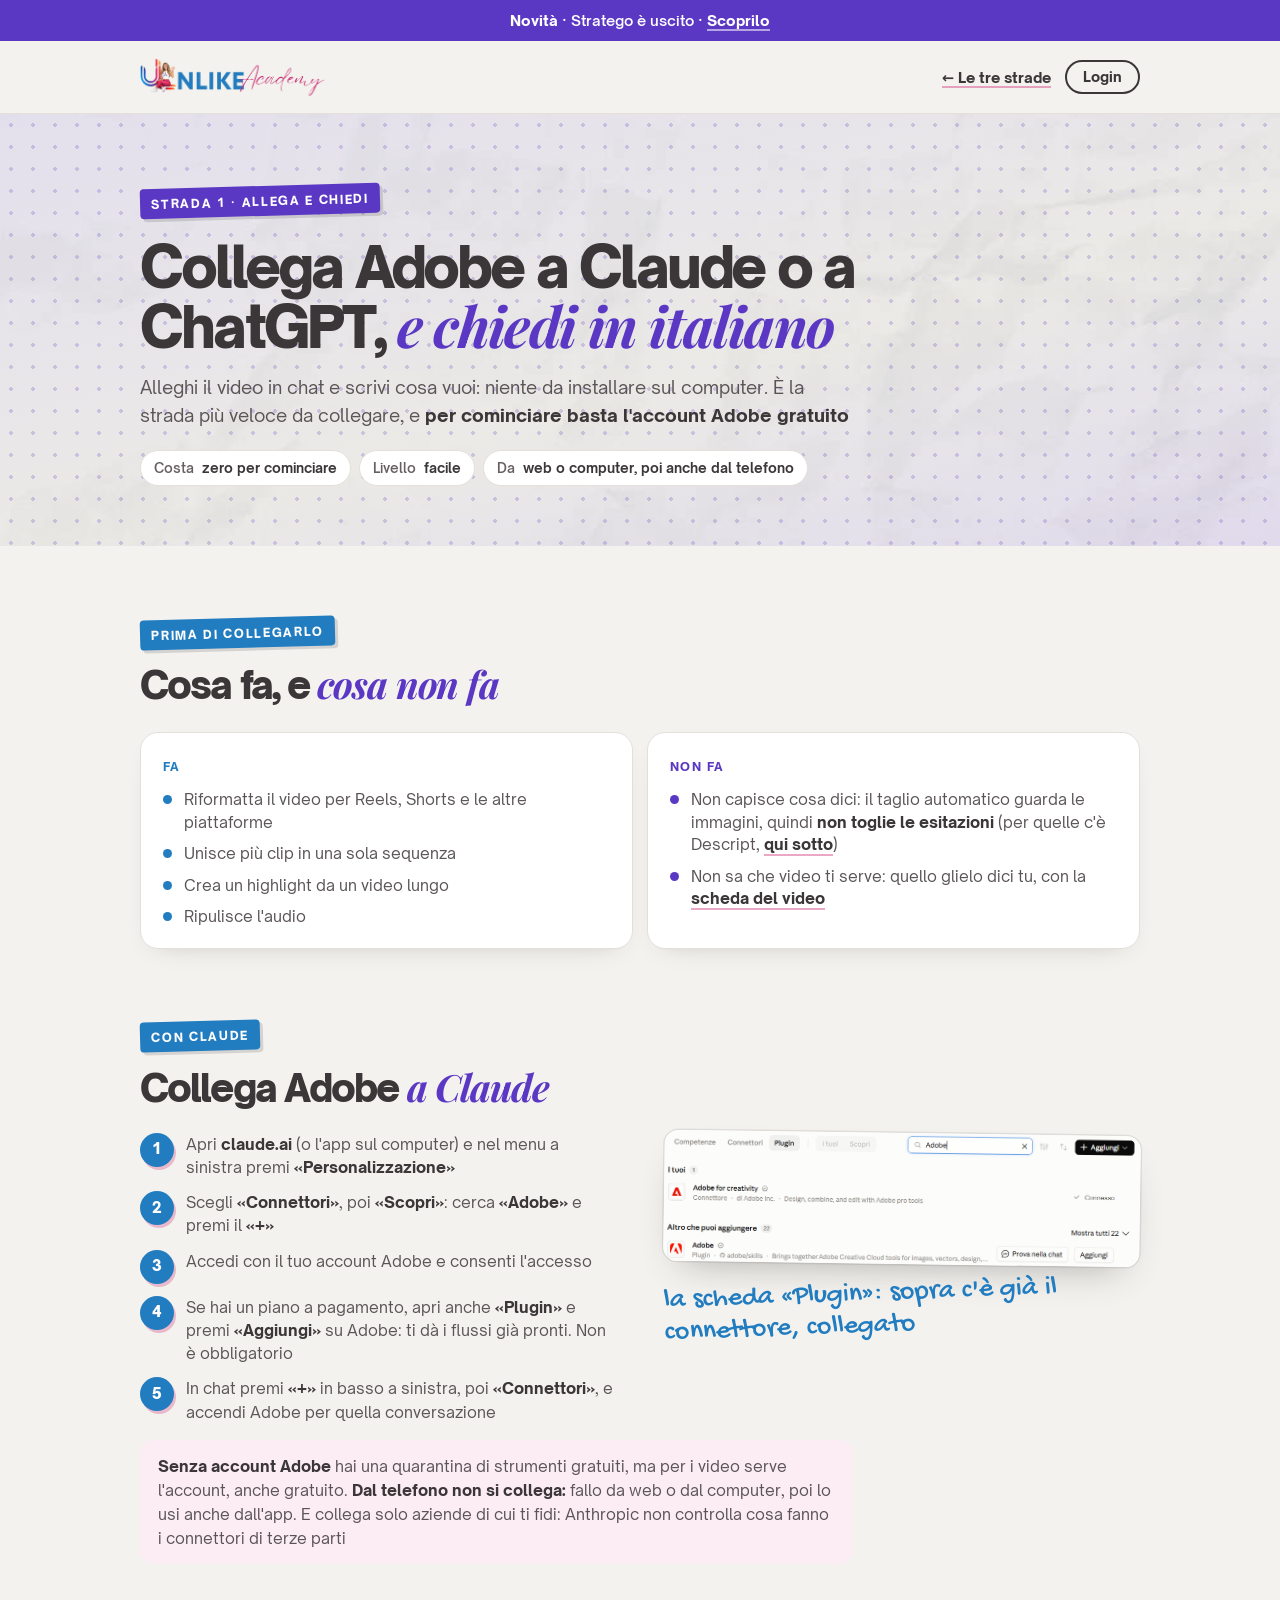
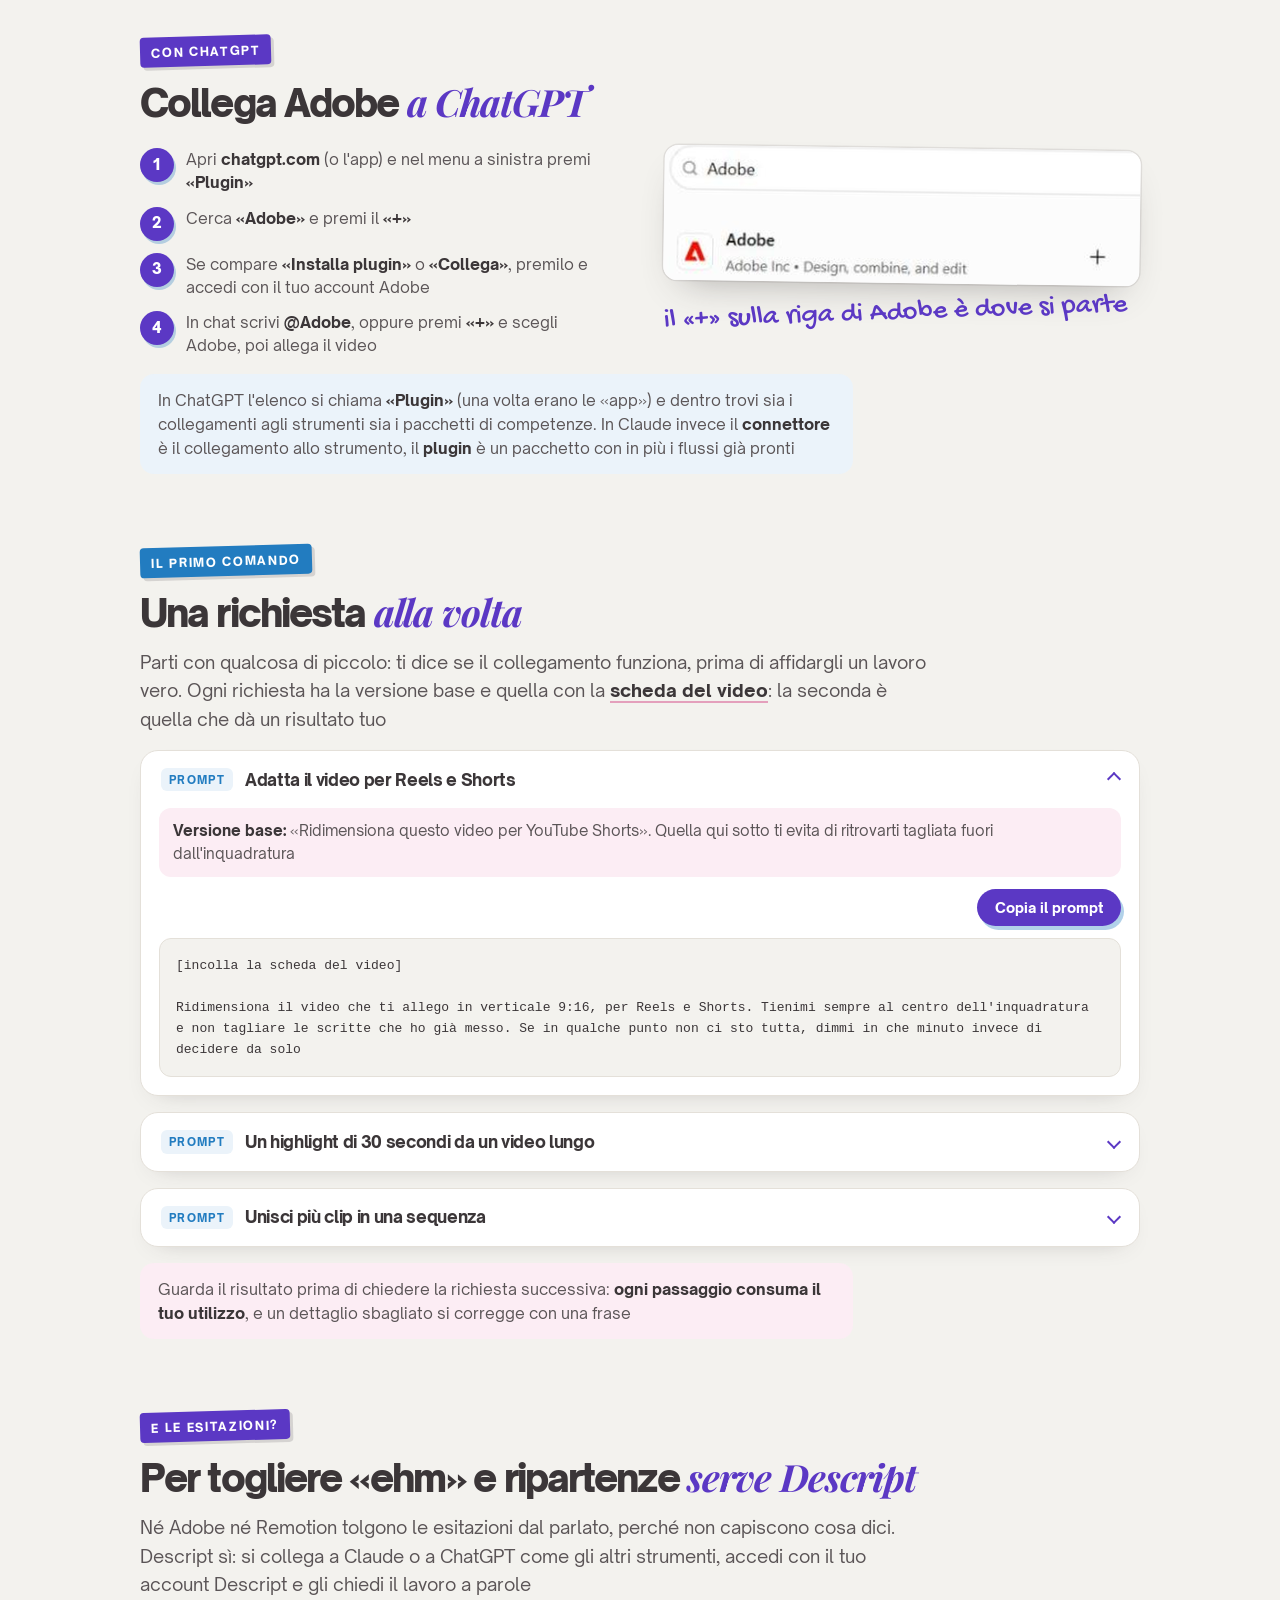
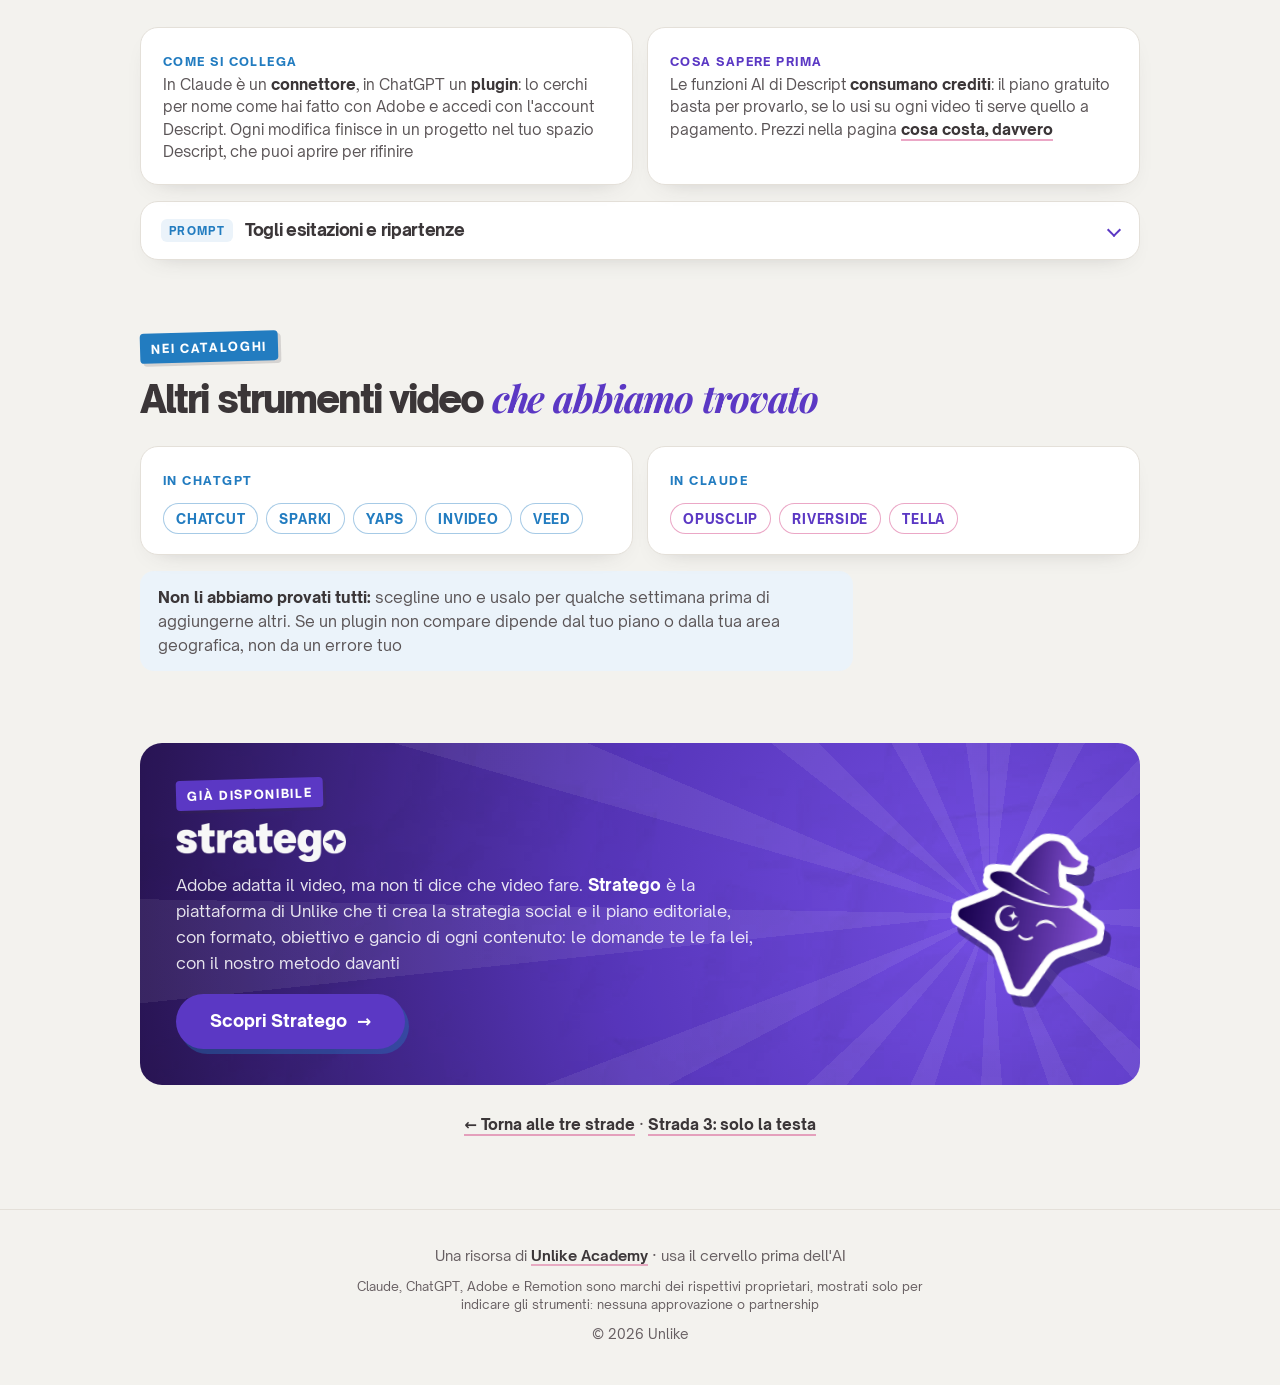
==== commit 9327efbf: "Stratego è uscito: via lista d'attesa e «in arrivo a novembre», pulsante Scopri Stratego Co-Authored" ====
--- a/adobe.html
+++ b/adobe.html
@@ -15,7 +15,7 @@
 </head>
 <body>
 
-<a class="strip" href="#stratego"><b>Novità</b> · Stratego esce a novembre · <u>Mettiti in lista</u></a>
+<a class="strip" href="#stratego"><b>Novità</b> · Stratego è uscito · <u>Scoprilo</u></a>
 <header class="wrap stretta hd">
   <a href="index.html"><img src="assets/logo/logo.webp" alt="Unlike Academy" width="768" height="158"></a>
   <div class="dx"><a class="acc" href="index.html#strade"><b>&larr; Le tre strade</b></a><a class="login" href="https://club.unlikeacademy.it/sign_in" target="_blank" rel="noopener">Login</a></div>
@@ -177,10 +177,10 @@
 <section id="stratego" class="int-sec"><div class="wrap stretta">
   <div class="stbanner">
     <div>
-      <span class="eyebrow">In arrivo a novembre</span>
+      <span class="eyebrow">Già disponibile</span>
       <img class="wm" src="assets/stratego/stratego-wordmark-bianco.png" alt="Stratego" width="800" height="179">
       <p>Adobe adatta il video, ma non ti dice che video fare. <b>Stratego</b> è la piattaforma di Unlike che ti crea la strategia social e il piano editoriale, con formato, obiettivo e gancio di ogni contenuto: le domande te le fa lei, con il nostro metodo davanti</p>
-      <a class="btn" href="https://stratego.social/?utm_source=montaggio&amp;utm_medium=banner-adobe&amp;utm_campaign=montaggio" target="_blank" rel="noopener">Mettiti in lista d'attesa <span>&rarr;</span></a>
+      <a class="btn" href="https://stratego.social/?utm_source=montaggio&amp;utm_medium=banner-adobe&amp;utm_campaign=montaggio" target="_blank" rel="noopener">Scopri Stratego <span>&rarr;</span></a>
     </div>
     <img class="mago" src="assets/stratego/mascotte.png" alt="" width="390" height="420" loading="lazy">
   </div>
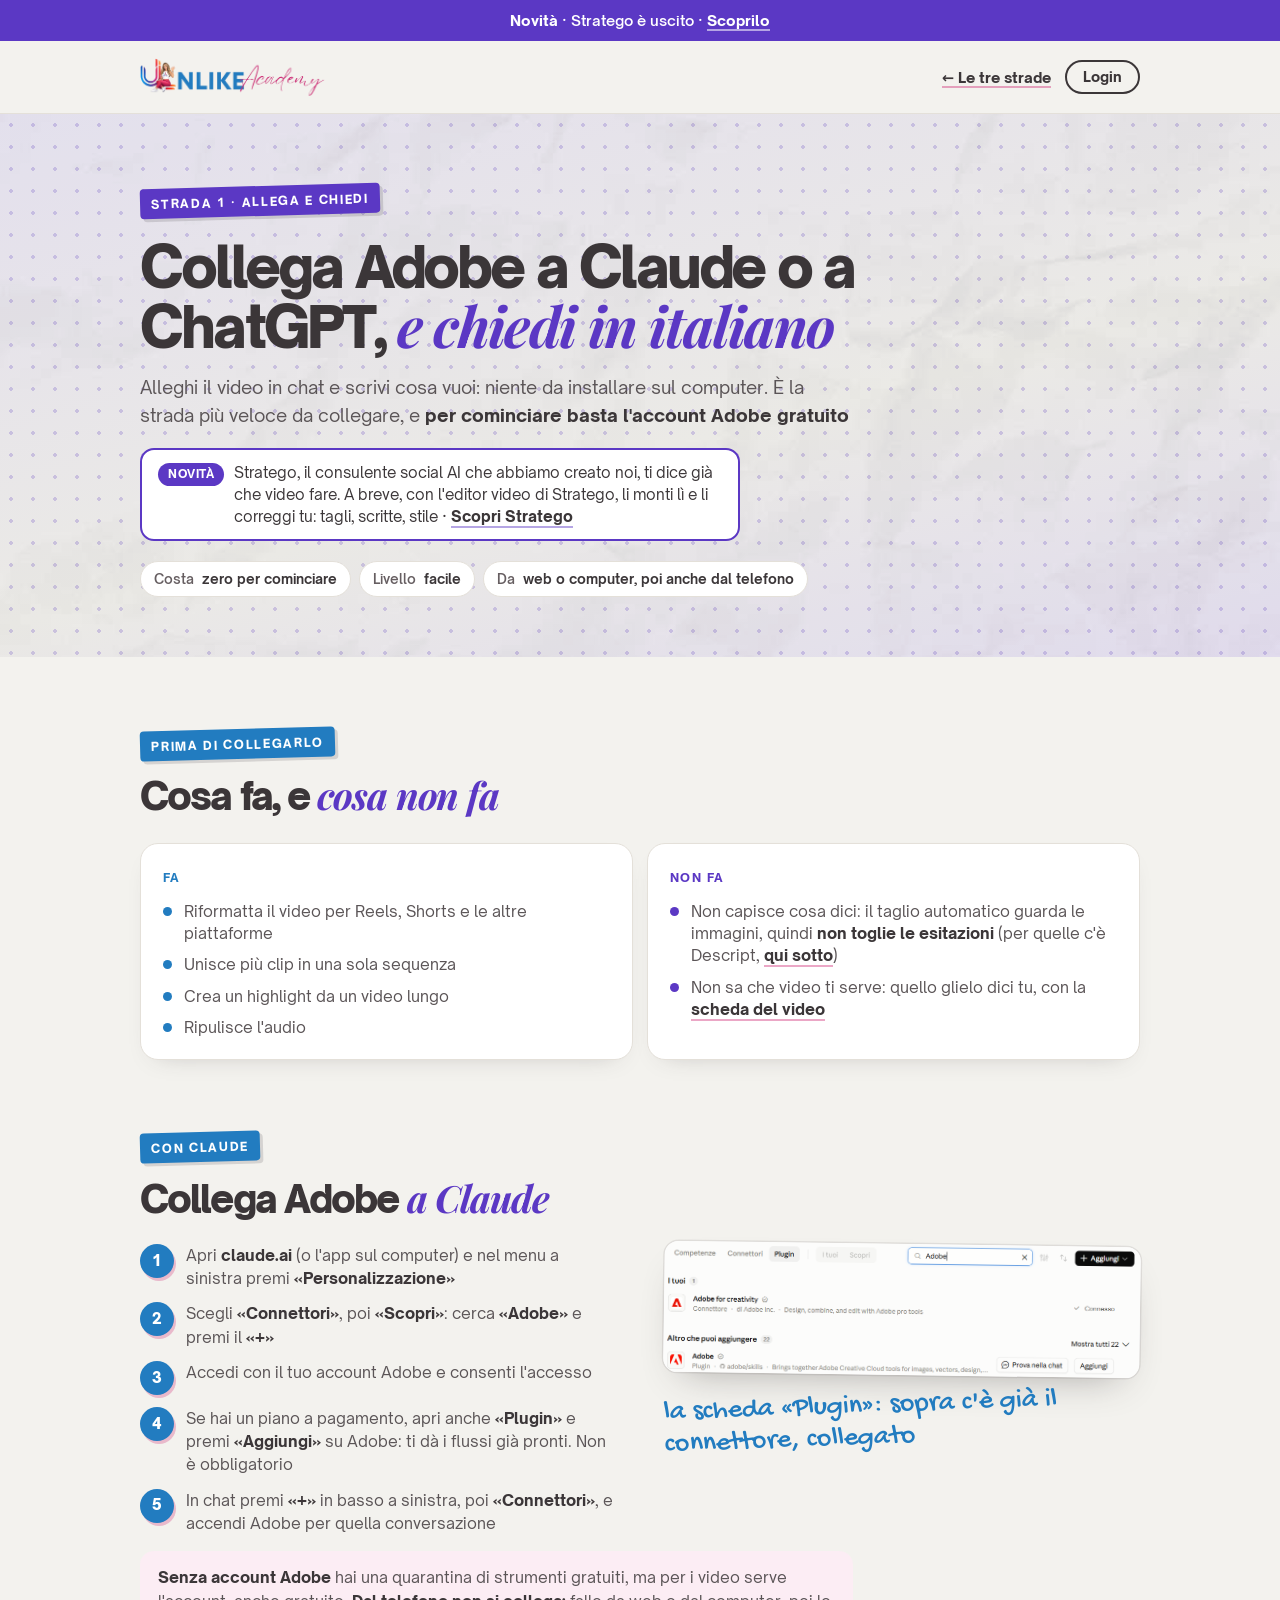
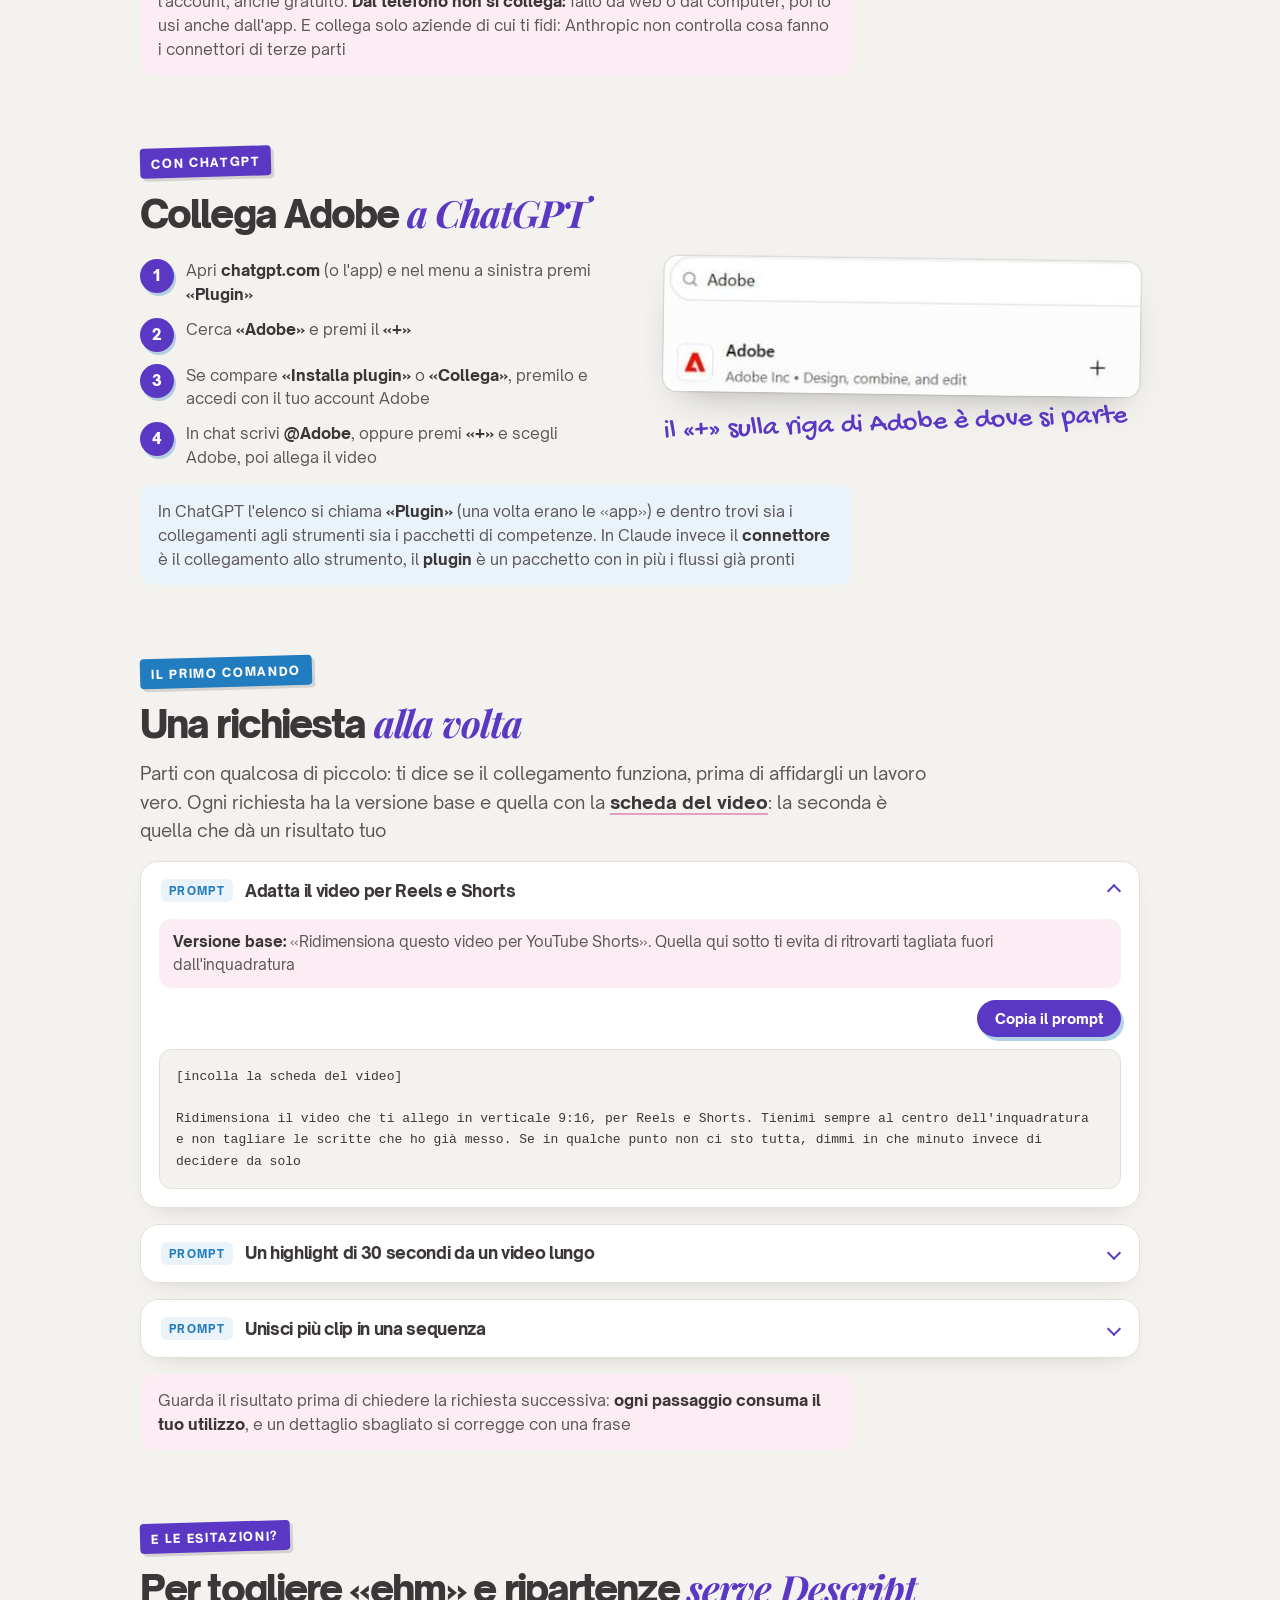
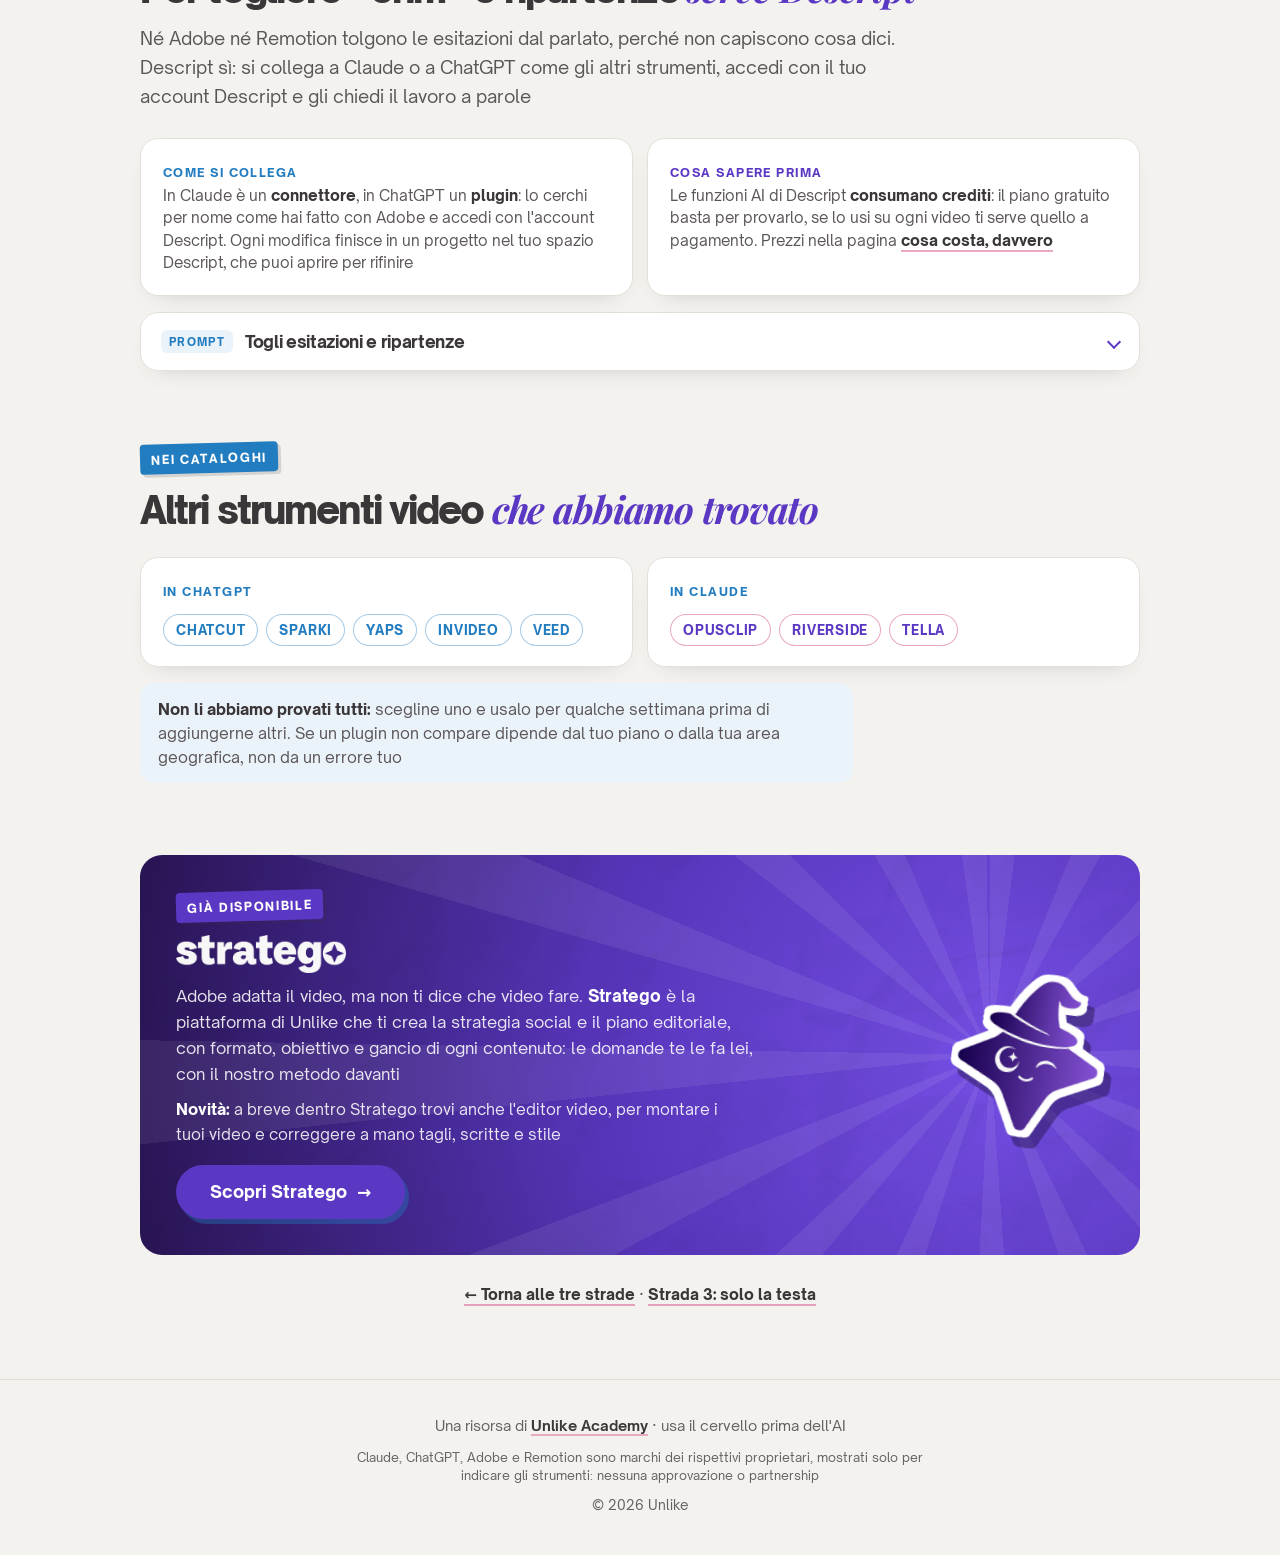
==== commit d3823c94: "Striscia della live del 26/11 e novità: editor video di Stratego a breve Co-Authored-By: Claude Opus" ====
--- a/adobe.html
+++ b/adobe.html
@@ -12,10 +12,21 @@
 <link rel="apple-touch-icon" href="assets/logo/apple-touch-icon.png">
 <link rel="preload" href="assets/fonts/open-sauce-sans-900.woff2" as="font" type="font/woff2" crossorigin>
 <link rel="stylesheet" href="assets/stile.css?v=2">
+<script src="https://academy.unlikeacademy.it/traccia.js?v=1" defer data-risorsa="montaggio"></script>
+<style data-novita>
+.novita{margin-top:18px;display:flex;gap:10px;align-items:flex-start;background:#fff;border:2px solid #5B38C4;border-radius:14px;padding:12px 16px;font-size:15px;line-height:1.45;max-width:40em;color:#3B3638;text-align:left}
+.novita .tag{flex:none;background:#5B38C4;color:#fff;font-weight:800;font-size:11.5px;letter-spacing:.05em;text-transform:uppercase;border-radius:999px;padding:3px 10px;margin-top:1px}
+.novita a{color:#3B3638;font-weight:800;text-decoration:none;border-bottom:2px solid rgba(91,56,196,.45);white-space:nowrap}
+.limite{border:2px solid #5B38C4}
+.limite p{font-size:15.5px;line-height:1.5}
+.limite p+p{margin-top:8px}
+.limite a{color:#3B3638;font-weight:800;text-decoration:none;border-bottom:2px solid rgba(91,56,196,.45)}
+.stbanner p.nv{font-size:.97rem}
+</style>
 </head>
 <body>
 
-<a class="strip" href="#stratego"><b>Novità</b> · Stratego è uscito · <u>Scoprilo</u></a>
+<a class="strip" data-live href="https://black.unlikeacademy.it/?utm_source=montaggio&amp;utm_medium=striscia&amp;utm_campaign=bf26" target="_blank" rel="noopener"><b>Live gratuita</b> giovedì 26/11 alle 19:30 · ti mostriamo Stratego dal vivo · <u>Iscriviti</u></a><script data-striscia>(function(){if(Date.now()<Date.UTC(2026,10,26,18,30))return;var s=document.querySelector('a[data-live]');if(!s)return;s.href='#stratego';s.removeAttribute('target');s.innerHTML='<b>Novità</b> · Stratego è uscito · <u>Scoprilo</u>';})()</script>
 <header class="wrap stretta hd">
   <a href="index.html"><img src="assets/logo/logo.webp" alt="Unlike Academy" width="768" height="158"></a>
   <div class="dx"><a class="acc" href="index.html#strade"><b>&larr; Le tre strade</b></a><a class="login" href="https://club.unlikeacademy.it/sign_in" target="_blank" rel="noopener">Login</a></div>
@@ -27,6 +38,7 @@
     <span class="kicker">Strada 1 · allega e chiedi</span>
     <h1>Collega Adobe a Claude o a ChatGPT, <em>e chiedi in italiano</em></h1>
     <p class="lead">Alleghi il video in chat e scrivi cosa vuoi: niente da installare sul computer. È la strada più veloce da collegare, e <b>per cominciare basta l'account Adobe gratuito</b></p>
+    <p class="novita"><span class="tag">Novità</span><span>Stratego, il consulente social AI che abbiamo creato noi, ti dice già che video fare. A breve, con l'editor video di Stratego, li monti lì e li correggi tu: tagli, scritte, stile · <a href="#stratego">Scopri Stratego</a></span></p>
     <div class="meta"><span><i>Costa</i> zero per cominciare</span><span><i>Livello</i> facile</span><span><i>Da</i> web o computer, poi anche dal telefono</span></div>
   </div>
 </section>
@@ -180,6 +192,7 @@
       <span class="eyebrow">Già disponibile</span>
       <img class="wm" src="assets/stratego/stratego-wordmark-bianco.png" alt="Stratego" width="800" height="179">
       <p>Adobe adatta il video, ma non ti dice che video fare. <b>Stratego</b> è la piattaforma di Unlike che ti crea la strategia social e il piano editoriale, con formato, obiettivo e gancio di ogni contenuto: le domande te le fa lei, con il nostro metodo davanti</p>
+      <p class="nv"><b>Novità:</b> a breve dentro Stratego trovi anche l'editor video, per montare i tuoi video e correggere a mano tagli, scritte e stile</p>
       <a class="btn" href="https://stratego.social/?utm_source=montaggio&amp;utm_medium=banner-adobe&amp;utm_campaign=montaggio" target="_blank" rel="noopener">Scopri Stratego <span>&rarr;</span></a>
     </div>
     <img class="mago" src="assets/stratego/mascotte.png" alt="" width="390" height="420" loading="lazy">
